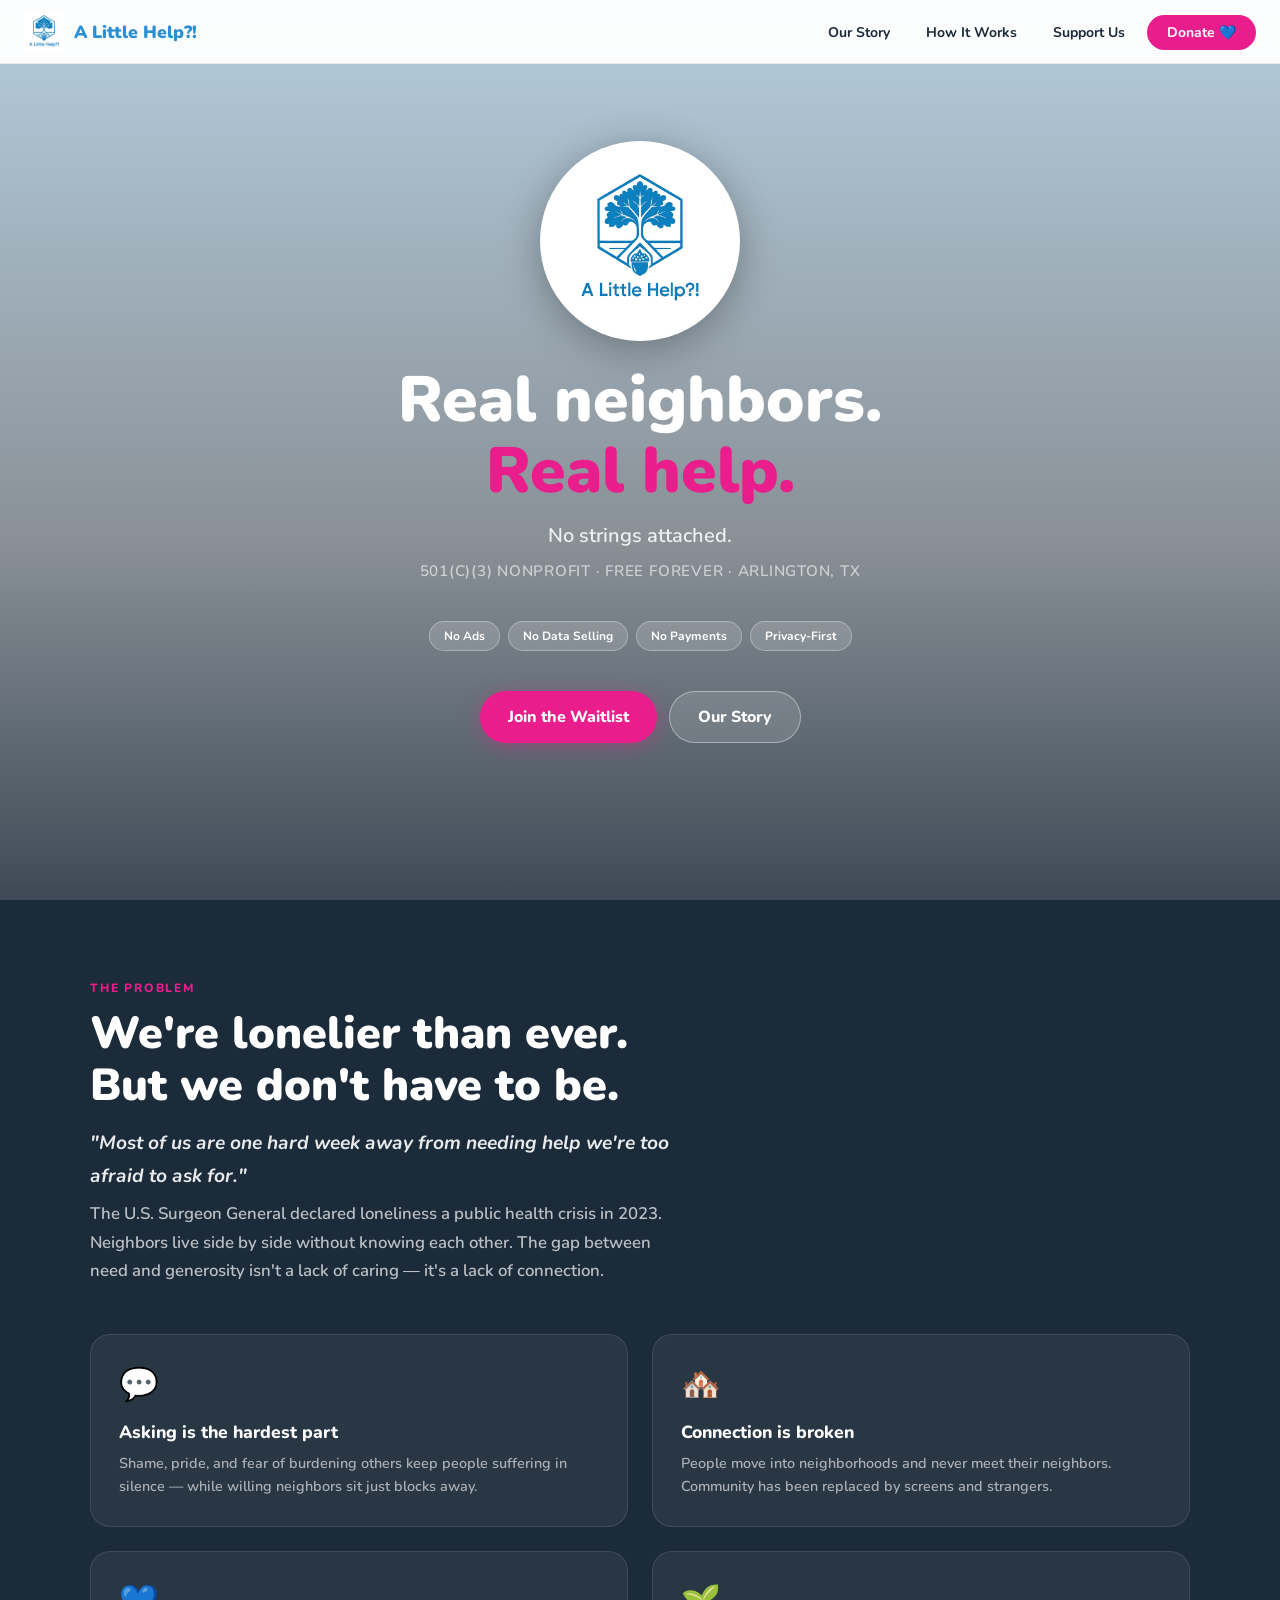
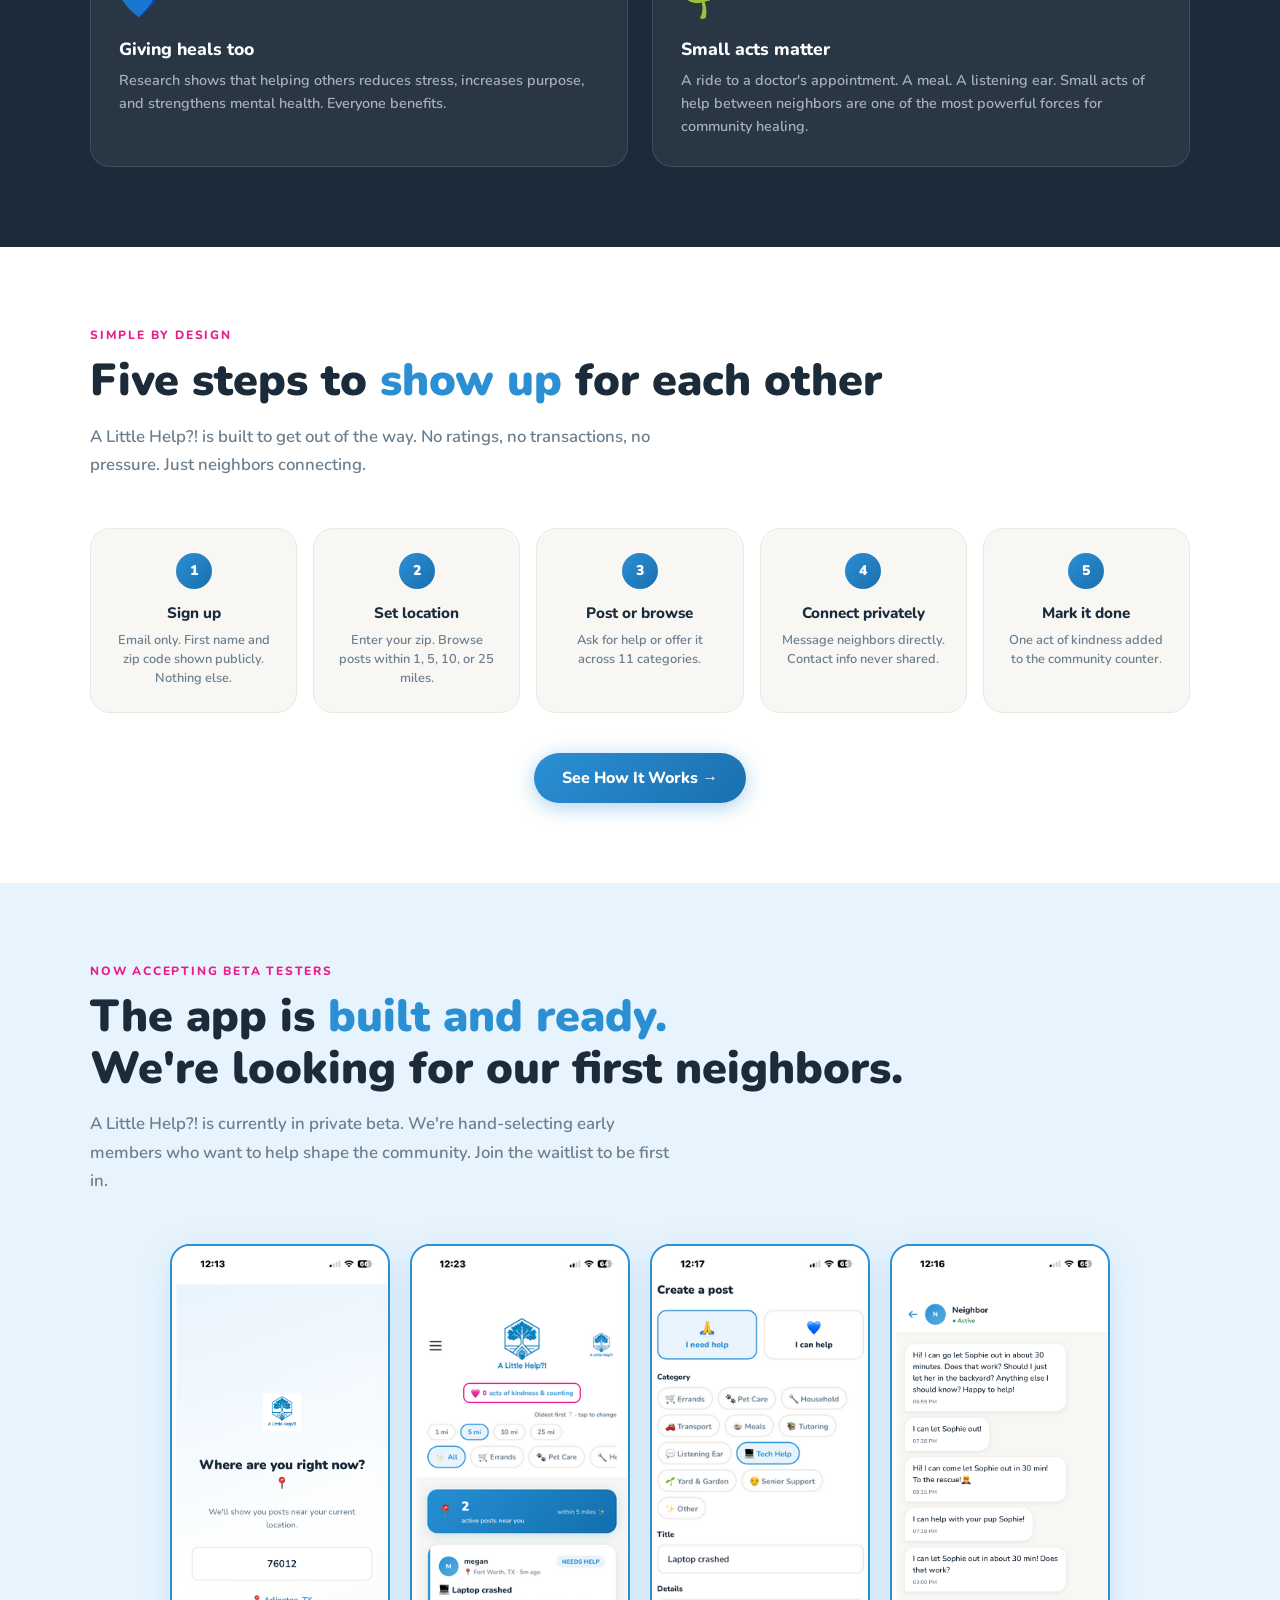
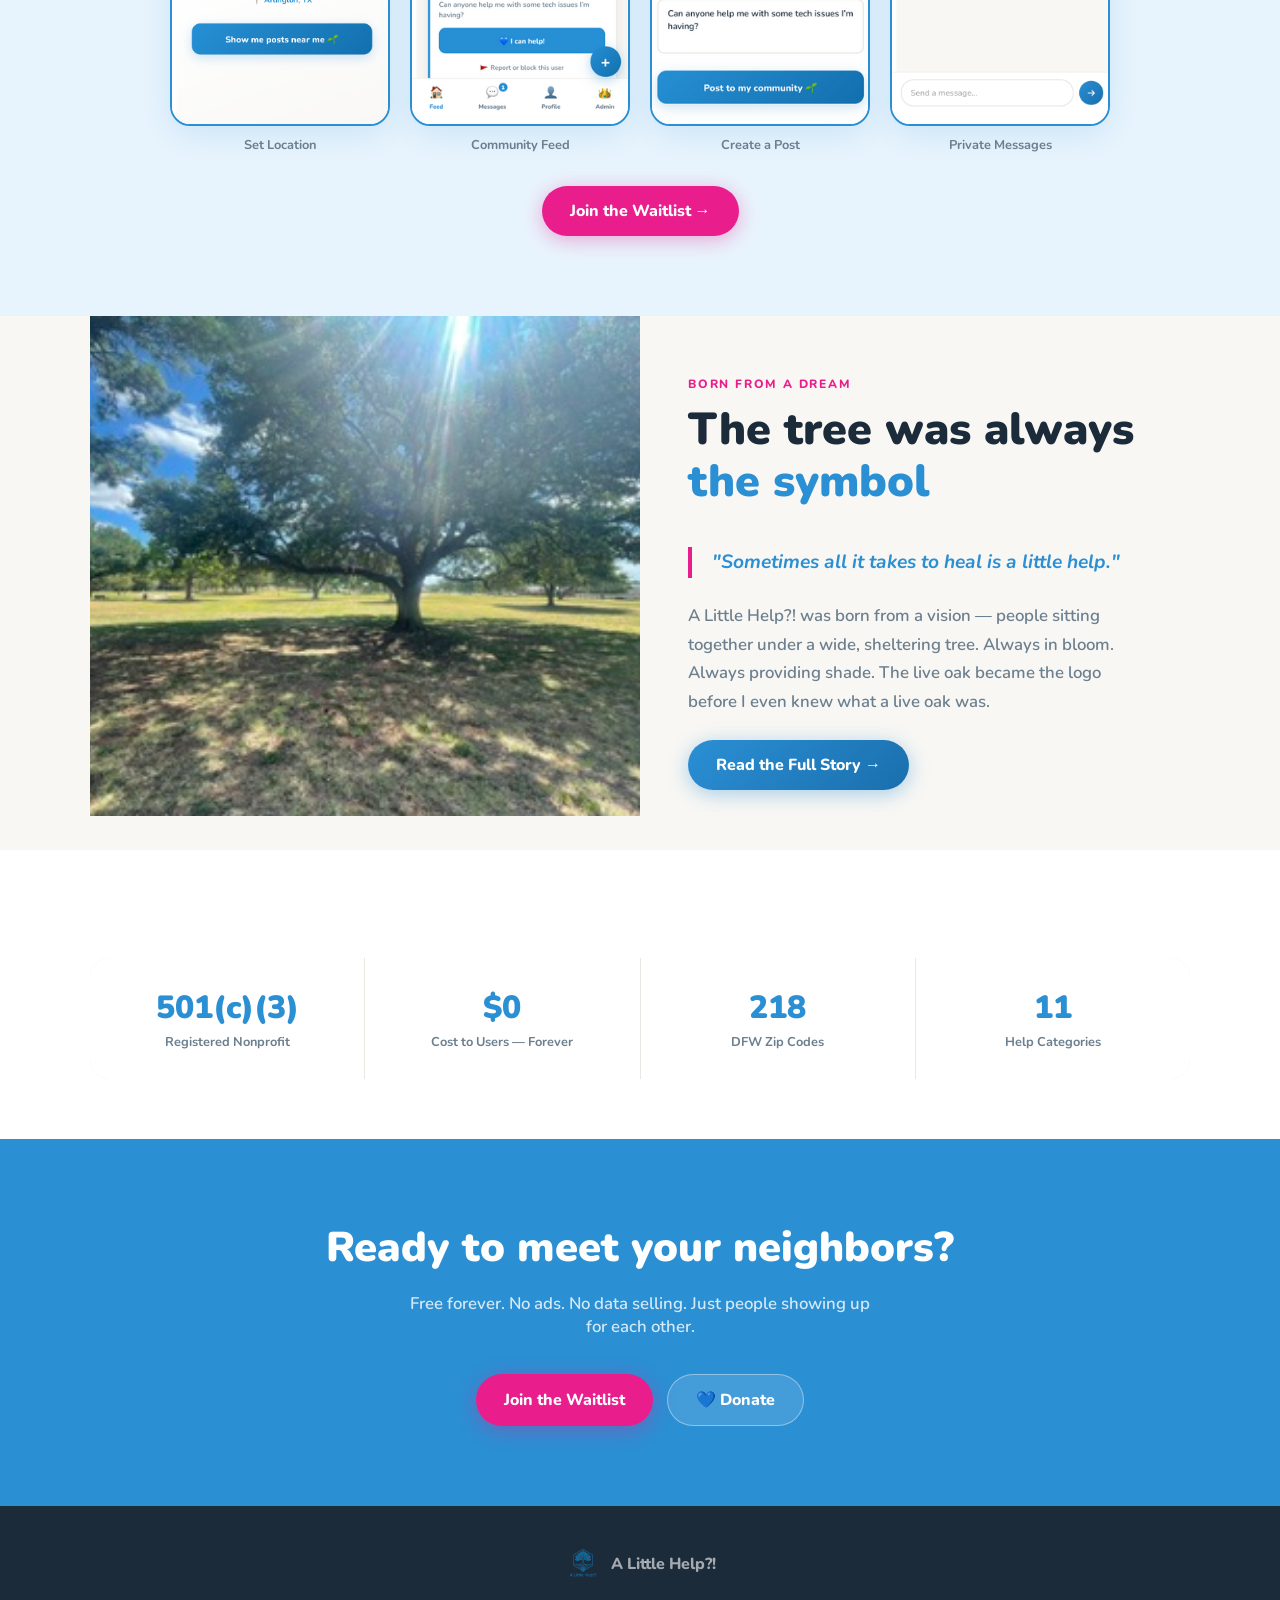
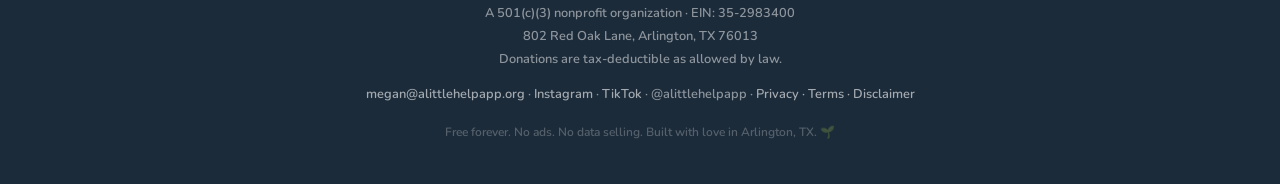
==== index.html @ 57b5751f "Update index.html" ====
<!DOCTYPE html>
<html lang="en">
<head>
<meta charset="UTF-8">
<meta name="viewport" content="width=device-width, initial-scale=1.0">
<title>A Little Help?! — Real neighbors. Real help. No strings attached.</title>
<meta name="description" content="A free, privacy-first community app connecting neighbors through small acts of kindness. 501(c)(3) nonprofit based in Arlington, TX.">
<link rel="preconnect" href="https://fonts.googleapis.com">
<link href="https://fonts.googleapis.com/css2?family=Nunito:wght@400;600;700;800;900&display=swap" rel="stylesheet">
<style>
  :root {
    --blue: #2B8FD4;
    --dark-blue: #1A6FAD;
    --light-blue: #E8F4FD;
    --pink: #e91e8c;
    --off-white: #F8F7F4;
    --warm-gray: #EAE8E3;
    --dark-text: #1C2B3A;
    --muted: #6B7F8E;
    --white: #ffffff;
  }

  * { margin: 0; padding: 0; box-sizing: border-box; }

  html { scroll-behavior: smooth; }

  body {
    font-family: 'Nunito', sans-serif;
    background: var(--off-white);
    color: var(--dark-text);
    overflow-x: hidden;
  }

  /* ── NAV ── */
  nav {
    position: fixed;
    top: 0; left: 0; right: 0;
    z-index: 100;
    background: rgba(255,255,255,0.95);
    backdrop-filter: blur(12px);
    border-bottom: 1px solid var(--warm-gray);
    padding: 0 24px;
    height: 64px;
    display: flex;
    align-items: center;
    justify-content: space-between;
  }

  .nav-logo {
    display: flex;
    align-items: center;
    gap: 10px;
    text-decoration: none;
  }

  .nav-logo img {
    height: 40px;
    width: 40px;
    object-fit: contain;
  }

  .nav-logo span {
    font-weight: 900;
    font-size: 1.1rem;
    color: var(--blue);
  }

  .nav-links {
    display: flex;
    align-items: center;
    gap: 8px;
    list-style: none;
  }

  .nav-links a {
    text-decoration: none;
    font-weight: 700;
    font-size: 0.875rem;
    color: var(--dark-text);
    padding: 8px 14px;
    border-radius: 99px;
    transition: all 0.2s;
  }

  .nav-links a:hover {
    background: var(--light-blue);
    color: var(--blue);
  }

  .nav-links .btn-nav {
    background: var(--pink);
    color: white;
    padding: 8px 20px;
  }

  .nav-links .btn-nav:hover {
    background: #c91578;
    color: white;
  }

  /* ── HERO ── */
  .hero {
    min-height: 100vh;
    position: relative;
    display: flex;
    align-items: center;
    justify-content: center;
    overflow: hidden;
    padding-top: 64px;
  }

  .hero-bg {
    position: absolute;
    inset: 0;
    background-image: url('https://cdn.dorik.com/6848d84b526e65001e82cde6/images/IMG_4826-Nooh9.jpg');
    background-size: cover;
    background-position: center 30%;
    filter: brightness(0.75);
    transform: scale(1.05);
    animation: slowzoom 20s ease-in-out infinite alternate;
  }

  @keyframes slowzoom {
    from { transform: scale(1.05); }
    to   { transform: scale(1.12); }
  }

  .hero-overlay {
    position: absolute;
    inset: 0;
    background: linear-gradient(
      to bottom,
      rgba(26, 111, 173, 0.3) 0%,
      rgba(28, 43, 58, 0.5) 60%,
      rgba(28, 43, 58, 0.85) 100%
    );
  }

  .hero-content {
    position: relative;
    z-index: 2;
    text-align: center;
    padding: 40px 24px;
    max-width: 720px;
    animation: fadeup 1.2s ease both;
  }

  @keyframes fadeup {
    from { opacity: 0; transform: translateY(30px); }
    to   { opacity: 1; transform: translateY(0); }
  }

  .hero-logo-wrap {
    width: 200px;
    height: 200px;
    background: white;
    border-radius: 50%;
    display: flex;
    align-items: center;
    justify-content: center;
    margin: 0 auto 24px;
    box-shadow: 0 8px 40px rgba(0,0,0,0.3);
    animation: fadeup 1.2s ease 0.2s both;
  }

  .hero-logo {
    width: 160px;
    height: 160px;
    object-fit: contain;
  }

  .hero h1 {
    font-size: clamp(2.4rem, 6vw, 4rem);
    font-weight: 900;
    color: white;
    line-height: 1.1;
    margin-bottom: 16px;
    animation: fadeup 1.2s ease 0.3s both;
  }

  .hero h1 span {
    color: var(--pink);
  }

  .hero-tagline {
    font-size: clamp(1rem, 2.5vw, 1.25rem);
    color: rgba(255,255,255,0.85);
    font-weight: 600;
    margin-bottom: 12px;
    animation: fadeup 1.2s ease 0.4s both;
  }

  .hero-sub {
    font-size: 0.95rem;
    color: rgba(255,255,255,0.6);
    font-weight: 600;
    margin-bottom: 40px;
    letter-spacing: 0.05em;
    text-transform: uppercase;
    animation: fadeup 1.2s ease 0.5s both;
  }

  .hero-badges {
    display: flex;
    flex-wrap: wrap;
    justify-content: center;
    gap: 8px;
    margin-bottom: 40px;
    animation: fadeup 1.2s ease 0.55s both;
  }

  .badge {
    background: rgba(255,255,255,0.15);
    border: 1px solid rgba(255,255,255,0.3);
    color: white;
    font-size: 0.75rem;
    font-weight: 700;
    padding: 6px 14px;
    border-radius: 99px;
    backdrop-filter: blur(4px);
  }

  .hero-ctas {
    display: flex;
    flex-wrap: wrap;
    justify-content: center;
    gap: 12px;
    animation: fadeup 1.2s ease 0.6s both;
  }

  .btn {
    display: inline-flex;
    align-items: center;
    gap: 8px;
    padding: 14px 28px;
    border-radius: 99px;
    font-family: 'Nunito', sans-serif;
    font-weight: 800;
    font-size: 1rem;
    text-decoration: none;
    cursor: pointer;
    border: none;
    transition: all 0.2s;
  }

  .btn-primary {
    background: linear-gradient(135deg, var(--blue), var(--dark-blue));
    color: white;
    box-shadow: 0 4px 20px rgba(43,143,212,0.4);
  }

  .btn-primary:hover {
    transform: translateY(-2px);
    box-shadow: 0 8px 28px rgba(43,143,212,0.5);
  }

  .btn-pink {
    background: var(--pink);
    color: white;
    box-shadow: 0 4px 20px rgba(233,30,140,0.35);
  }

  .btn-pink:hover {
    transform: translateY(-2px);
    background: #c91578;
    box-shadow: 0 8px 28px rgba(233,30,140,0.45);
  }

  .btn-ghost {
    background: rgba(255,255,255,0.12);
    border: 1.5px solid rgba(255,255,255,0.4);
    color: white;
    backdrop-filter: blur(4px);
  }

  .btn-ghost:hover {
    background: rgba(255,255,255,0.2);
    transform: translateY(-2px);
  }

  .hero-scroll {
    position: absolute;
    bottom: 32px;
    left: 50%;
    transform: translateX(-50%);
    z-index: 2;
    animation: bounce 2s infinite;
    color: rgba(255,255,255,0.5);
    font-size: 0.75rem;
    font-weight: 700;
    letter-spacing: 0.1em;
    text-align: center;
  }

  .hero-scroll::before {
    content: '↓';
    display: block;
    font-size: 1.2rem;
    margin-bottom: 4px;
  }

  @keyframes bounce {
    0%, 100% { transform: translateX(-50%) translateY(0); }
    50% { transform: translateX(-50%) translateY(8px); }
  }

  /* ── SECTIONS ── */
  section {
    padding: 80px 24px;
  }

  .container {
    max-width: 1100px;
    margin: 0 auto;
  }

  .section-label {
    font-size: 0.75rem;
    font-weight: 800;
    letter-spacing: 0.15em;
    text-transform: uppercase;
    color: var(--pink);
    margin-bottom: 12px;
  }

  .section-title {
    font-size: clamp(1.8rem, 4vw, 2.8rem);
    font-weight: 900;
    color: var(--dark-text);
    line-height: 1.15;
    margin-bottom: 16px;
  }

  .section-title span {
    color: var(--blue);
  }

  .section-body {
    font-size: 1.05rem;
    font-weight: 600;
    color: var(--muted);
    line-height: 1.7;
    max-width: 600px;
  }

  /* ── PROBLEM SECTION ── */
  .problem {
    background: var(--dark-text);
    color: white;
  }

  .problem .section-title {
    color: white;
  }

  .problem .section-body {
    color: rgba(255,255,255,0.7);
  }

  .problem-grid {
    display: grid;
    grid-template-columns: 1fr 1fr;
    gap: 24px;
    margin-top: 48px;
  }

  @media (max-width: 640px) {
    .problem-grid { grid-template-columns: 1fr; }
  }

  .problem-card {
    background: rgba(255,255,255,0.06);
    border: 1px solid rgba(255,255,255,0.1);
    border-radius: 20px;
    padding: 28px;
  }

  .problem-card .icon {
    font-size: 2rem;
    margin-bottom: 14px;
    display: block;
  }

  .problem-card h3 {
    font-size: 1.1rem;
    font-weight: 800;
    color: white;
    margin-bottom: 8px;
  }

  .problem-card p {
    font-size: 0.9rem;
    font-weight: 600;
    color: rgba(255,255,255,0.6);
    line-height: 1.6;
  }

  /* ── HOW IT WORKS PREVIEW ── */
  .how-preview {
    background: white;
  }

  .steps-row {
    display: grid;
    grid-template-columns: repeat(5, 1fr);
    gap: 16px;
    margin-top: 48px;
  }

  @media (max-width: 900px) {
    .steps-row { grid-template-columns: 1fr 1fr; }
  }
  @media (max-width: 480px) {
    .steps-row { grid-template-columns: 1fr; }
  }

  .step-card {
    background: var(--off-white);
    border-radius: 20px;
    padding: 24px 20px;
    text-align: center;
    border: 1px solid var(--warm-gray);
  }

  .step-num {
    width: 36px;
    height: 36px;
    border-radius: 50%;
    background: linear-gradient(135deg, var(--blue), var(--dark-blue));
    color: white;
    font-size: 0.875rem;
    font-weight: 900;
    display: flex;
    align-items: center;
    justify-content: center;
    margin: 0 auto 14px;
  }

  .step-card h3 {
    font-size: 0.95rem;
    font-weight: 800;
    color: var(--dark-text);
    margin-bottom: 8px;
  }

  .step-card p {
    font-size: 0.8rem;
    font-weight: 600;
    color: var(--muted);
    line-height: 1.5;
  }

  /* ── APP SCREENSHOTS ── */
  .screenshots {
    background: var(--light-blue);
  }

  .screenshots-grid {
    display: flex;
    flex-wrap: wrap;
    gap: 20px;
    margin-top: 48px;
    justify-content: center;
  }

  .screenshot-item {
    display: flex;
    flex-direction: column;
    width: 220px;
    flex-shrink: 0;
  }

  .screenshot-frame {
    border-radius: 20px;
    overflow: hidden;
    border: 2px solid var(--blue);
    box-shadow: 0 8px 32px rgba(43,143,212,0.15);
    background: white;
    width: 220px;
  }

  .screenshot-frame img {
    width: 220px;
    height: auto;
    display: block;
  }

  @media (max-width: 520px) {
    .screenshot-item { width: 140px; }
    .screenshot-frame { width: 140px; }
    .screenshot-frame img { width: 140px; }
  }

  .screenshot-label {
    text-align: center;
    font-size: 0.8rem;
    font-weight: 700;
    color: var(--muted);
    margin-top: 10px;
  }

  .screenshot-item {
    display: flex;
    flex-direction: column;
  }

  /* ── TREE SECTION ── */
  .tree-section {
    background: var(--off-white);
    padding: 0;
    overflow: hidden;
  }

  .tree-split {
    display: grid;
    grid-template-columns: 1fr 1fr;
    min-height: 500px;
    max-width: 1100px;
    margin: 0 auto;
  }

  @media (max-width: 768px) {
    .tree-split { grid-template-columns: 1fr; }
  }

  .tree-image {
    position: relative;
    overflow: hidden;
    min-height: 400px;
    max-height: 500px;
  }

  .tree-image img {
    width: 100%;
    height: 100%;
    object-fit: cover;
    object-position: center 30%;
  }

  .tree-content {
    padding: 60px 48px;
    display: flex;
    flex-direction: column;
    justify-content: center;
  }

  @media (max-width: 768px) {
    .tree-content { padding: 40px 24px; }
  }

  .tree-content blockquote {
    font-size: 1.2rem;
    font-weight: 700;
    font-style: italic;
    color: var(--blue);
    border-left: 4px solid var(--pink);
    padding-left: 20px;
    margin: 24px 0;
    line-height: 1.6;
  }

  /* ── KINDNESS COUNTER ── */
  .counter-section {
    background: linear-gradient(135deg, var(--dark-blue), var(--dark-text));
    text-align: center;
    padding: 60px 24px;
  }

  .counter-section p {
    font-size: 0.9rem;
    font-weight: 700;
    color: rgba(255,255,255,0.6);
    letter-spacing: 0.1em;
    text-transform: uppercase;
    margin-bottom: 8px;
  }

  .kindness-box {
    display: inline-block;
    border: 2px solid var(--pink);
    border-radius: 99px;
    padding: 16px 40px;
    margin: 16px 0;
  }

  .kindness-box span {
    font-size: 1.3rem;
    font-weight: 800;
    color: white;
  }

  .kindness-box span em {
    color: var(--pink);
    font-style: normal;
    font-size: 1.5rem;
  }

  /* ── CTA SECTION ── */
  .cta-section {
    background: var(--blue);
    text-align: center;
    padding: 80px 24px;
  }

  .cta-section h2 {
    font-size: clamp(1.8rem, 4vw, 2.6rem);
    font-weight: 900;
    color: white;
    margin-bottom: 16px;
  }

  .cta-section p {
    font-size: 1.05rem;
    color: rgba(255,255,255,0.8);
    font-weight: 600;
    margin-bottom: 36px;
    max-width: 480px;
    margin-left: auto;
    margin-right: auto;
  }

  .cta-buttons {
    display: flex;
    flex-wrap: wrap;
    justify-content: center;
    gap: 14px;
  }

  /* ── FOOTER ── */
  footer {
    background: var(--dark-text);
    color: rgba(255,255,255,0.5);
    padding: 40px 24px;
    text-align: center;
    font-size: 0.8rem;
    font-weight: 600;
    line-height: 1.8;
  }

  footer a {
    color: rgba(255,255,255,0.6);
    text-decoration: none;
  }

  footer a:hover {
    color: var(--blue);
  }

  footer .footer-logo {
    display: flex;
    align-items: center;
    justify-content: center;
    gap: 10px;
    margin-bottom: 20px;
  }

  footer .footer-logo img {
    height: 36px;
    filter: opacity(0.7);
  }

  footer .footer-logo span {
    font-size: 1rem;
    font-weight: 800;
    color: rgba(255,255,255,0.6);
  }

  /* ── MOBILE NAV ── */
  .hamburger {
    display: none;
    background: none;
    border: none;
    cursor: pointer;
    padding: 8px;
    flex-direction: column;
    gap: 5px;
  }

  .hamburger span {
    display: block;
    width: 24px;
    height: 2px;
    background: var(--dark-text);
    border-radius: 2px;
    transition: all 0.3s;
  }

  @media (max-width: 768px) {
    .hamburger { display: flex; }
    .nav-links {
      display: none;
      position: fixed;
      top: 64px;
      left: 0; right: 0;
      background: white;
      flex-direction: column;
      padding: 16px;
      border-bottom: 1px solid var(--warm-gray);
      gap: 4px;
    }
    .nav-links.open { display: flex; }
    .nav-links a { width: 100%; text-align: center; }
  }

  /* ── STATS ROW ── */
  .stats-row {
    display: grid;
    grid-template-columns: repeat(4, 1fr);
    gap: 1px;
    background: var(--warm-gray);
    border-radius: 20px;
    overflow: hidden;
    margin-top: 48px;
  }

  @media (max-width: 640px) {
    .stats-row { grid-template-columns: 1fr 1fr; }
  }

  .stat {
    background: white;
    padding: 28px 20px;
    text-align: center;
  }

  .stat-num {
    font-size: 2rem;
    font-weight: 900;
    color: var(--blue);
    display: block;
  }

  .stat-label {
    font-size: 0.8rem;
    font-weight: 700;
    color: var(--muted);
    margin-top: 4px;
  }
</style>
</head>
<body>

<!-- NAV -->
<nav>
  <a href="index.html" class="nav-logo">
    <img src="logo192.png" alt="A Little Help?! Logo">
    <span>A Little Help?!</span>
  </a>
  <button class="hamburger" onclick="toggleNav()" aria-label="Menu">
    <span></span><span></span><span></span>
  </button>
  <ul class="nav-links" id="navLinks">
    <li><a href="story.html">Our Story</a></li>
    <li><a href="how-it-works.html">How It Works</a></li>
    <li><a href="support.html">Support Us</a></li>
    <li><a href="https://donorbox.org/launch-fund-for-a-little-help" class="btn-nav">Donate 💙</a></li>
  </ul>
</nav>

<!-- HERO -->
<section class="hero">
  <div class="hero-bg"></div>
  <div class="hero-overlay"></div>
  <div class="hero-content">
    <div class="hero-logo-wrap">
      <img src="transparentlogo.png" alt="A Little Help?!" class="hero-logo">
    </div>
    <h1>Real neighbors.<br><span>Real help.</span></h1>
    <p class="hero-tagline">No strings attached.</p>
    <p class="hero-sub">501(c)(3) Nonprofit · Free Forever · Arlington, TX</p>
    <div class="hero-badges">
      <span class="badge">No Ads</span>
      <span class="badge">No Data Selling</span>
      <span class="badge">No Payments</span>
      <span class="badge">Privacy-First</span>
    </div>
    <div class="hero-ctas">
      <a href="https://bit.ly/alittlehelpwaitlist" class="btn btn-pink">Join the Waitlist</a>
      <a href="story.html" class="btn btn-ghost">Our Story</a>
    </div>
  </div>
</section>

<!-- PROBLEM -->
<section class="problem">
  <div class="container">
    <p class="section-label" style="color: var(--pink);">The Problem</p>
    <h2 class="section-title">We're lonelier than ever.<br>But we don't have to be.</h2>
    <p class="section-body" style="font-size:1.2rem; font-weight:700; color:rgba(255,255,255,0.9); font-style:italic; margin-bottom:8px;">"Most of us are one hard week away from needing help we're too afraid to ask for."</p>
    <p class="section-body">The U.S. Surgeon General declared loneliness a public health crisis in 2023. Neighbors live side by side without knowing each other. The gap between need and generosity isn't a lack of caring — it's a lack of connection.</p>
    <div class="problem-grid">
      <div class="problem-card">
        <span class="icon">💬</span>
        <h3>Asking is the hardest part</h3>
        <p>Shame, pride, and fear of burdening others keep people suffering in silence — while willing neighbors sit just blocks away.</p>
      </div>
      <div class="problem-card">
        <span class="icon">🏘️</span>
        <h3>Connection is broken</h3>
        <p>People move into neighborhoods and never meet their neighbors. Community has been replaced by screens and strangers.</p>
      </div>
      <div class="problem-card">
        <span class="icon">💙</span>
        <h3>Giving heals too</h3>
        <p>Research shows that helping others reduces stress, increases purpose, and strengthens mental health. Everyone benefits.</p>
      </div>
      <div class="problem-card">
        <span class="icon">🌱</span>
        <h3>Small acts matter</h3>
        <p>A ride to a doctor's appointment. A meal. A listening ear. Small acts of help between neighbors are one of the most powerful forces for community healing.</p>
      </div>
    </div>
  </div>
</section>

<!-- HOW IT WORKS PREVIEW -->
<section class="how-preview">
  <div class="container">
    <p class="section-label">Simple by Design</p>
    <h2 class="section-title">Five steps to <span>show up</span> for each other</h2>
    <p class="section-body">A Little Help?! is built to get out of the way. No ratings, no transactions, no pressure. Just neighbors connecting.</p>
    <div class="steps-row">
      <div class="step-card">
        <div class="step-num">1</div>
        <h3>Sign up</h3>
        <p>Email only. First name and zip code shown publicly. Nothing else.</p>
      </div>
      <div class="step-card">
        <div class="step-num">2</div>
        <h3>Set location</h3>
        <p>Enter your zip. Browse posts within 1, 5, 10, or 25 miles.</p>
      </div>
      <div class="step-card">
        <div class="step-num">3</div>
        <h3>Post or browse</h3>
        <p>Ask for help or offer it across 11 categories.</p>
      </div>
      <div class="step-card">
        <div class="step-num">4</div>
        <h3>Connect privately</h3>
        <p>Message neighbors directly. Contact info never shared.</p>
      </div>
      <div class="step-card">
        <div class="step-num">5</div>
        <h3>Mark it done</h3>
        <p>One act of kindness added to the community counter.</p>
      </div>
    </div>
    <div style="text-align:center; margin-top: 40px;">
      <a href="how-it-works.html" class="btn btn-primary">See How It Works →</a>
    </div>
  </div>
</section>

<!-- APP SCREENSHOTS -->
<section class="screenshots">
  <div class="container">
    <p class="section-label">Now Accepting Beta Testers</p>
    <h2 class="section-title">The app is <span>built and ready.</span><br>We're looking for our first neighbors.</h2>
    <p class="section-body">A Little Help?! is currently in private beta. We're hand-selecting early members who want to help shape the community. Join the waitlist to be first in.</p>
    <div class="screenshots-grid">
      <div class="screenshot-item">
        <div class="screenshot-frame">
          <img src="appzipcodescreen.PNG" alt="Set Location">
        </div>
        <div class="screenshot-label">Set Location</div>
      </div>
      <div class="screenshot-item">
        <div class="screenshot-frame">
          <img src="appfeedscreen.PNG" alt="Community Feed">
        </div>
        <div class="screenshot-label">Community Feed</div>
      </div>
      <div class="screenshot-item">
        <div class="screenshot-frame">
          <img src="appcreatepostscreen.png" alt="Create a Post">
        </div>
        <div class="screenshot-label">Create a Post</div>
      </div>
      <div class="screenshot-item">
        <div class="screenshot-frame">
          <img src="appmessagesscreen.PNG" alt="Messages">
        </div>
        <div class="screenshot-label">Private Messages</div>
      </div>
    </div>
    <div style="text-align:center; margin-top:32px;">
      <a href="https://bit.ly/alittlehelpwaitlist" class="btn btn-pink">Join the Waitlist →</a>
    </div>
  </div>
</section>

<!-- TREE SECTION -->
<section class="tree-section">
  <div class="tree-split">
    <div class="tree-image">
      <img src="boysintree.jpeg" alt="Kids in the live oak tree">
    </div>
    <div class="tree-content">
      <p class="section-label">Born from a Dream</p>
      <h2 class="section-title">The tree was always <span>the symbol</span></h2>
      <blockquote>"Sometimes all it takes to heal is a little help."</blockquote>
      <p class="section-body" style="margin-bottom: 24px;">A Little Help?! was born from a vision — people sitting together under a wide, sheltering tree. Always in bloom. Always providing shade. The live oak became the logo before I even knew what a live oak was.</p>
      <a href="story.html" class="btn btn-primary" style="align-self: flex-start;">Read the Full Story →</a>
    </div>
  </div>
</section>

<!-- STATS -->
<section style="background: white; padding: 60px 24px;">
  <div class="container">
    <div class="stats-row">
      <div class="stat">
        <span class="stat-num">501(c)(3)</span>
        <div class="stat-label">Registered Nonprofit</div>
      </div>
      <div class="stat">
        <span class="stat-num">$0</span>
        <div class="stat-label">Cost to Users — Forever</div>
      </div>
      <div class="stat">
        <span class="stat-num">218</span>
        <div class="stat-label">DFW Zip Codes</div>
      </div>
      <div class="stat">
        <span class="stat-num">11</span>
        <div class="stat-label">Help Categories</div>
      </div>
    </div>
  </div>
</section>

<!-- CTA -->
<section class="cta-section">
  <div class="container">
    <h2>Ready to meet your neighbors?</h2>
    <p>Free forever. No ads. No data selling. Just people showing up for each other.</p>
    <div class="cta-buttons">
      <a href="https://bit.ly/alittlehelpwaitlist" class="btn btn-pink">Join the Waitlist</a>
      <a href="https://donorbox.org/launch-fund-for-a-little-help" class="btn btn-ghost">💙 Donate</a>
    </div>
  </div>
</section>

<!-- FOOTER -->
<footer>
  <div class="footer-logo">
    <img src="transparentlogo.png" alt="Logo">
    <span>A Little Help?!</span>
  </div>
  <p>A 501(c)(3) nonprofit organization · EIN: 35-2983400</p>
  <p>802 Red Oak Lane, Arlington, TX 76013</p>
  <p>Donations are tax-deductible as allowed by law.</p>
  <p style="margin-top: 12px;">
    <a href="mailto:megan@alittlehelpapp.org">megan@alittlehelpapp.org</a> ·
    <a href="https://instagram.com/alittlehelpapp">Instagram</a> · <a href="https://tiktok.com/@alittlehelpapp">TikTok</a> · @alittlehelpapp ·
    <a href="privacy.html">Privacy · Terms · Disclaimer</a>
  </p>
  <p style="margin-top: 16px; color: rgba(255,255,255,0.25); font-size: 0.75rem;">
    Free forever. No ads. No data selling. Built with love in Arlington, TX. 🌱
  </p>
</footer>

<script>
function toggleNav() {
  document.getElementById('navLinks').classList.toggle('open');
}
</script>
</body>
</html>
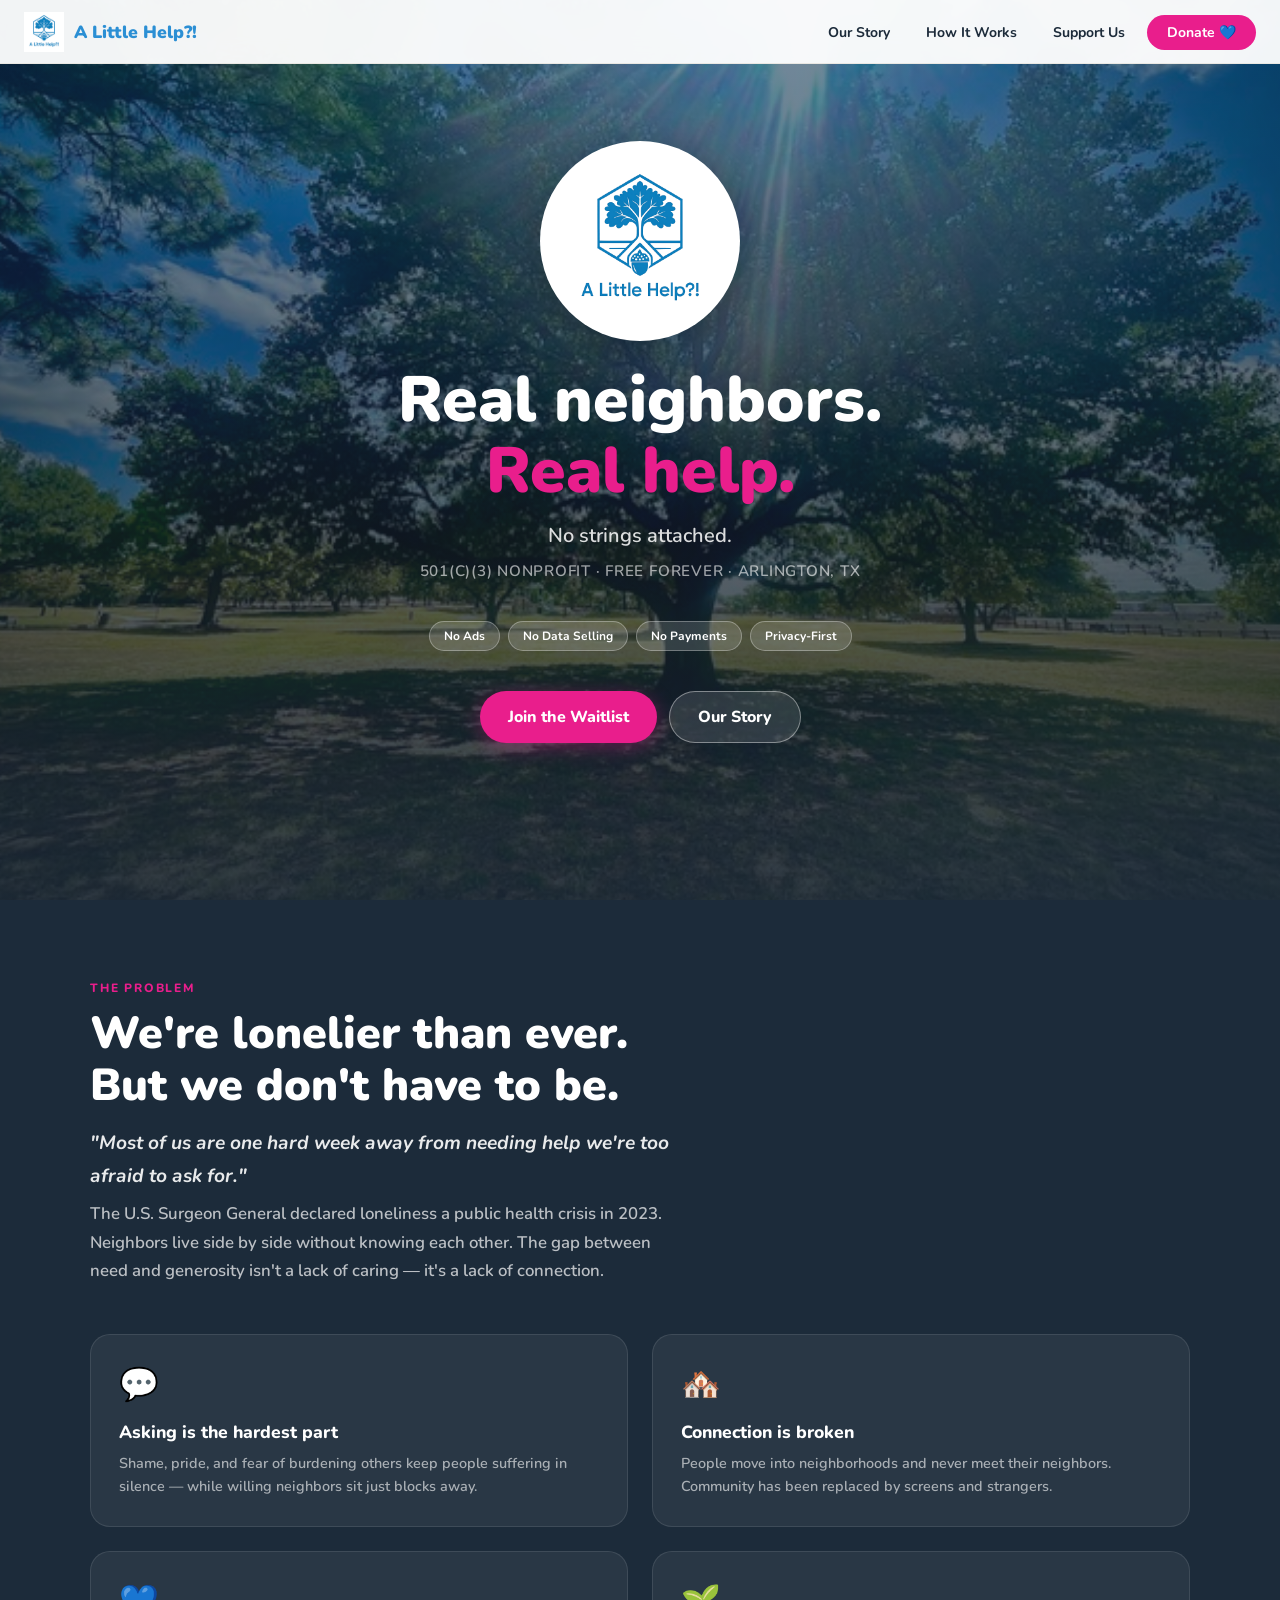
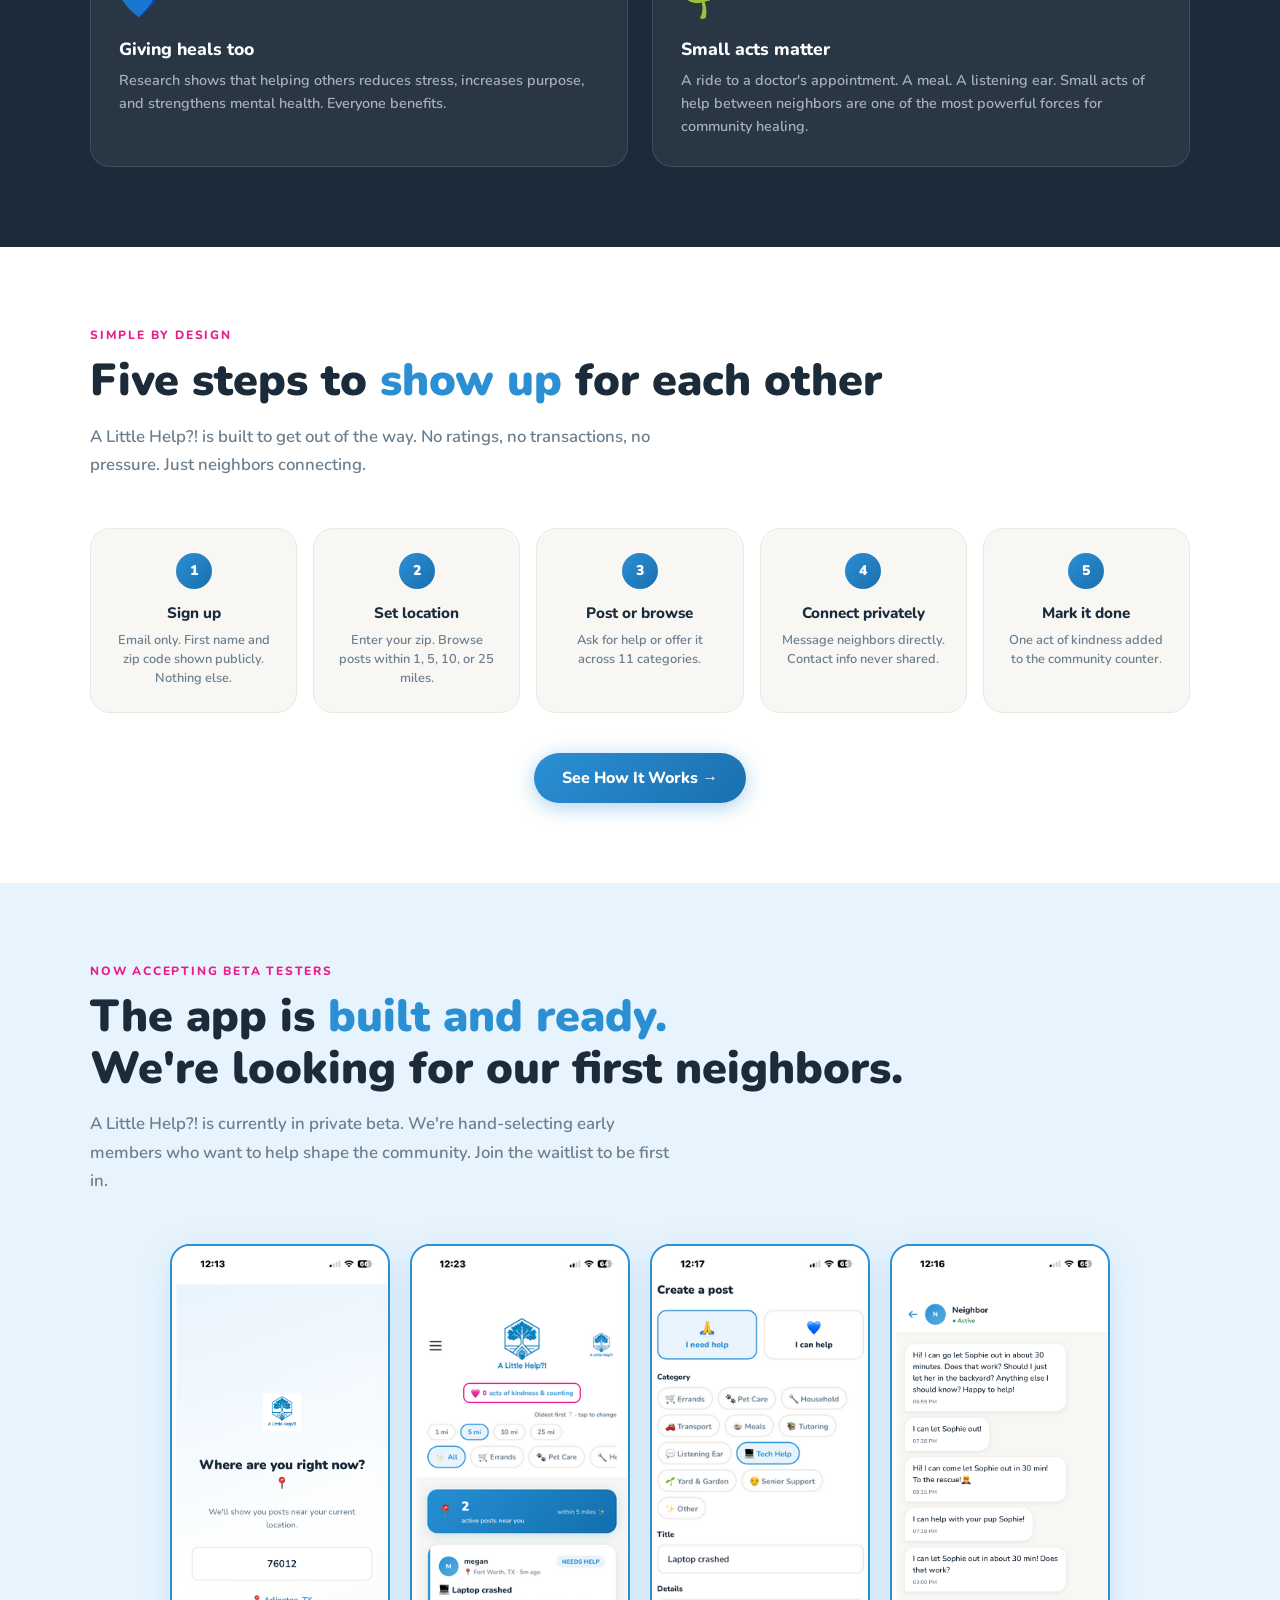
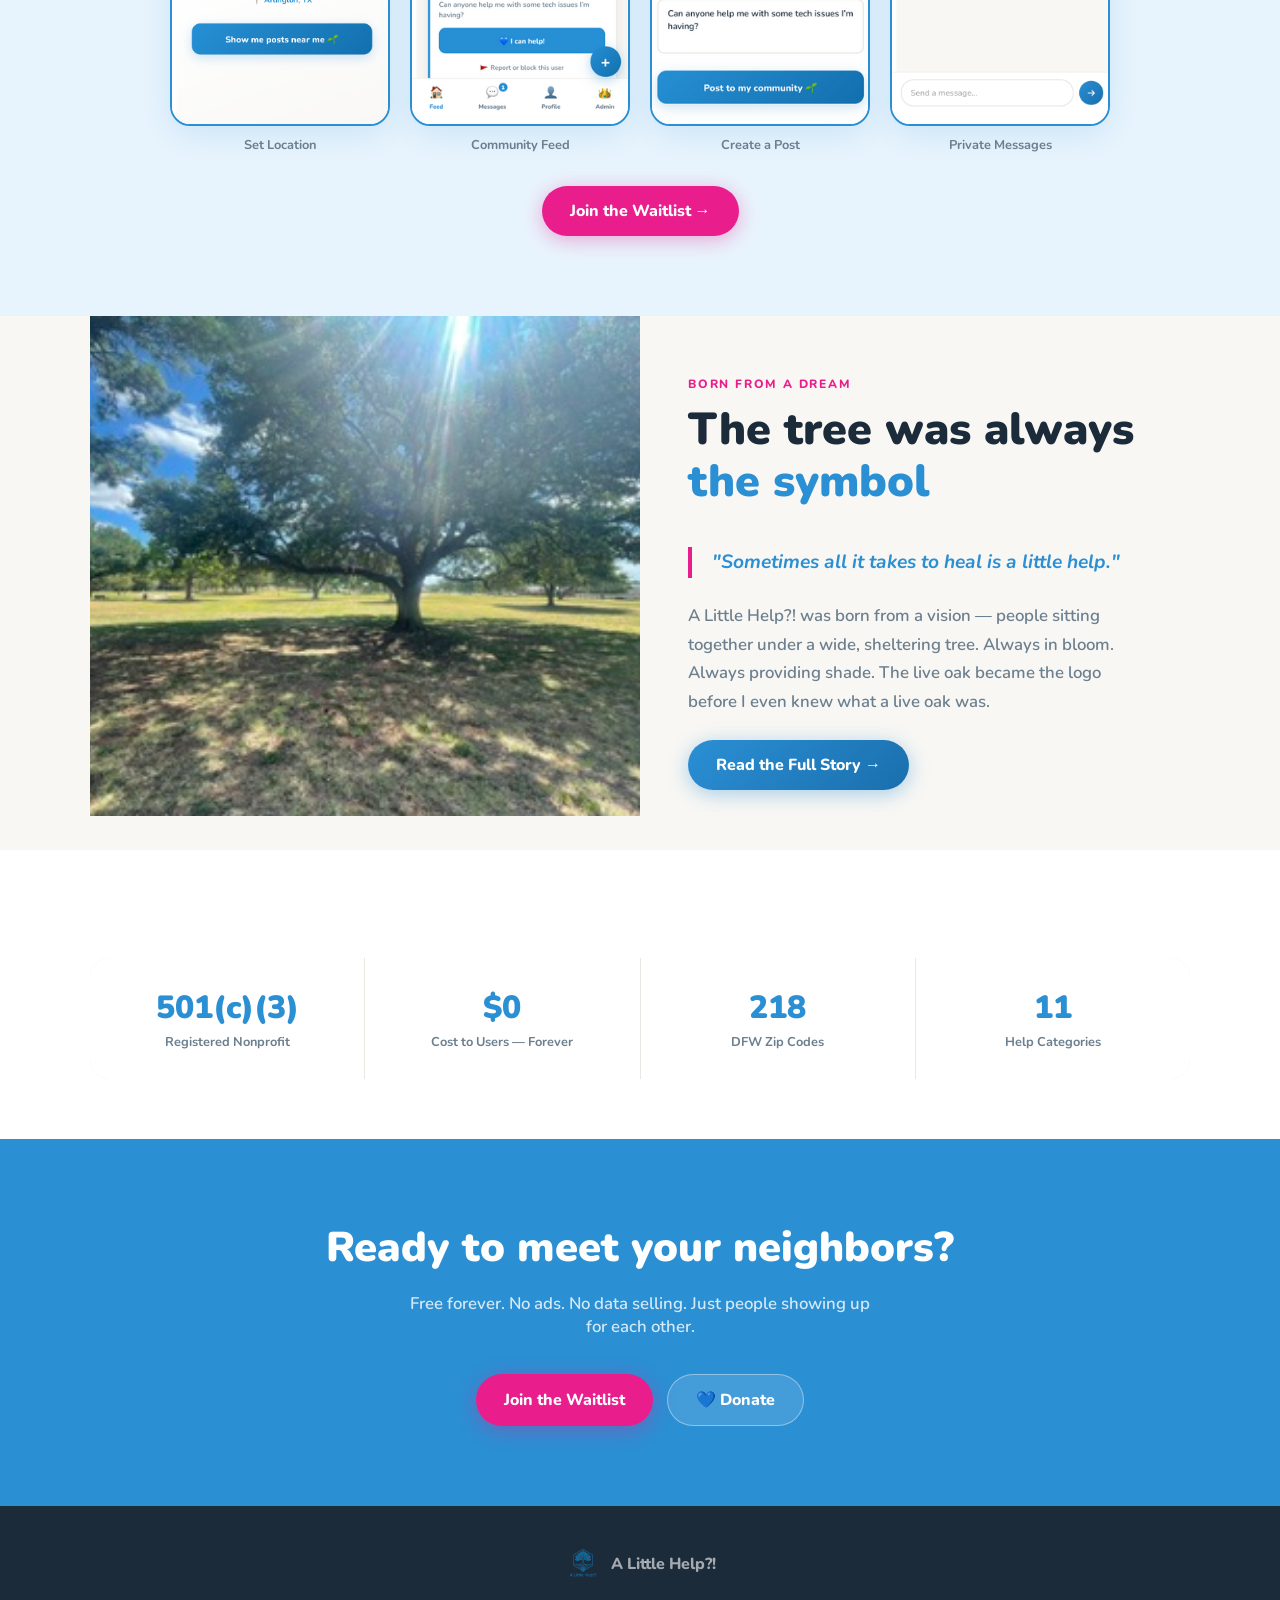
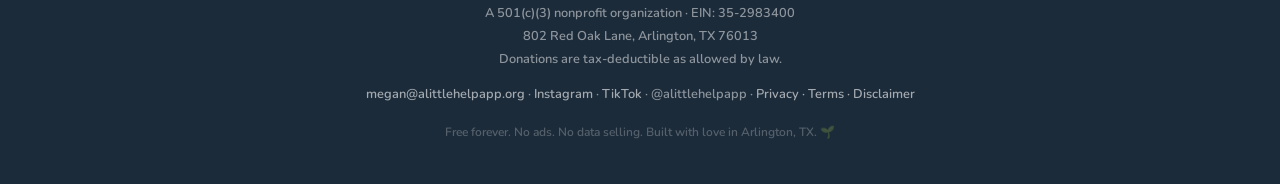
==== commit dea9ab6f: "Update index.html" ====
--- a/index.html
+++ b/index.html
@@ -112,10 +112,10 @@
   .hero-bg {
     position: absolute;
     inset: 0;
-    background-image: url('https://cdn.dorik.com/6848d84b526e65001e82cde6/images/IMG_4826-Nooh9.jpg');
+    background-image: url('oaktree2.jpeg');
     background-size: cover;
-    background-position: center 30%;
-    filter: brightness(0.75);
+    background-position: center 40%;
+    filter: brightness(0.6);
     transform: scale(1.05);
     animation: slowzoom 20s ease-in-out infinite alternate;
   }
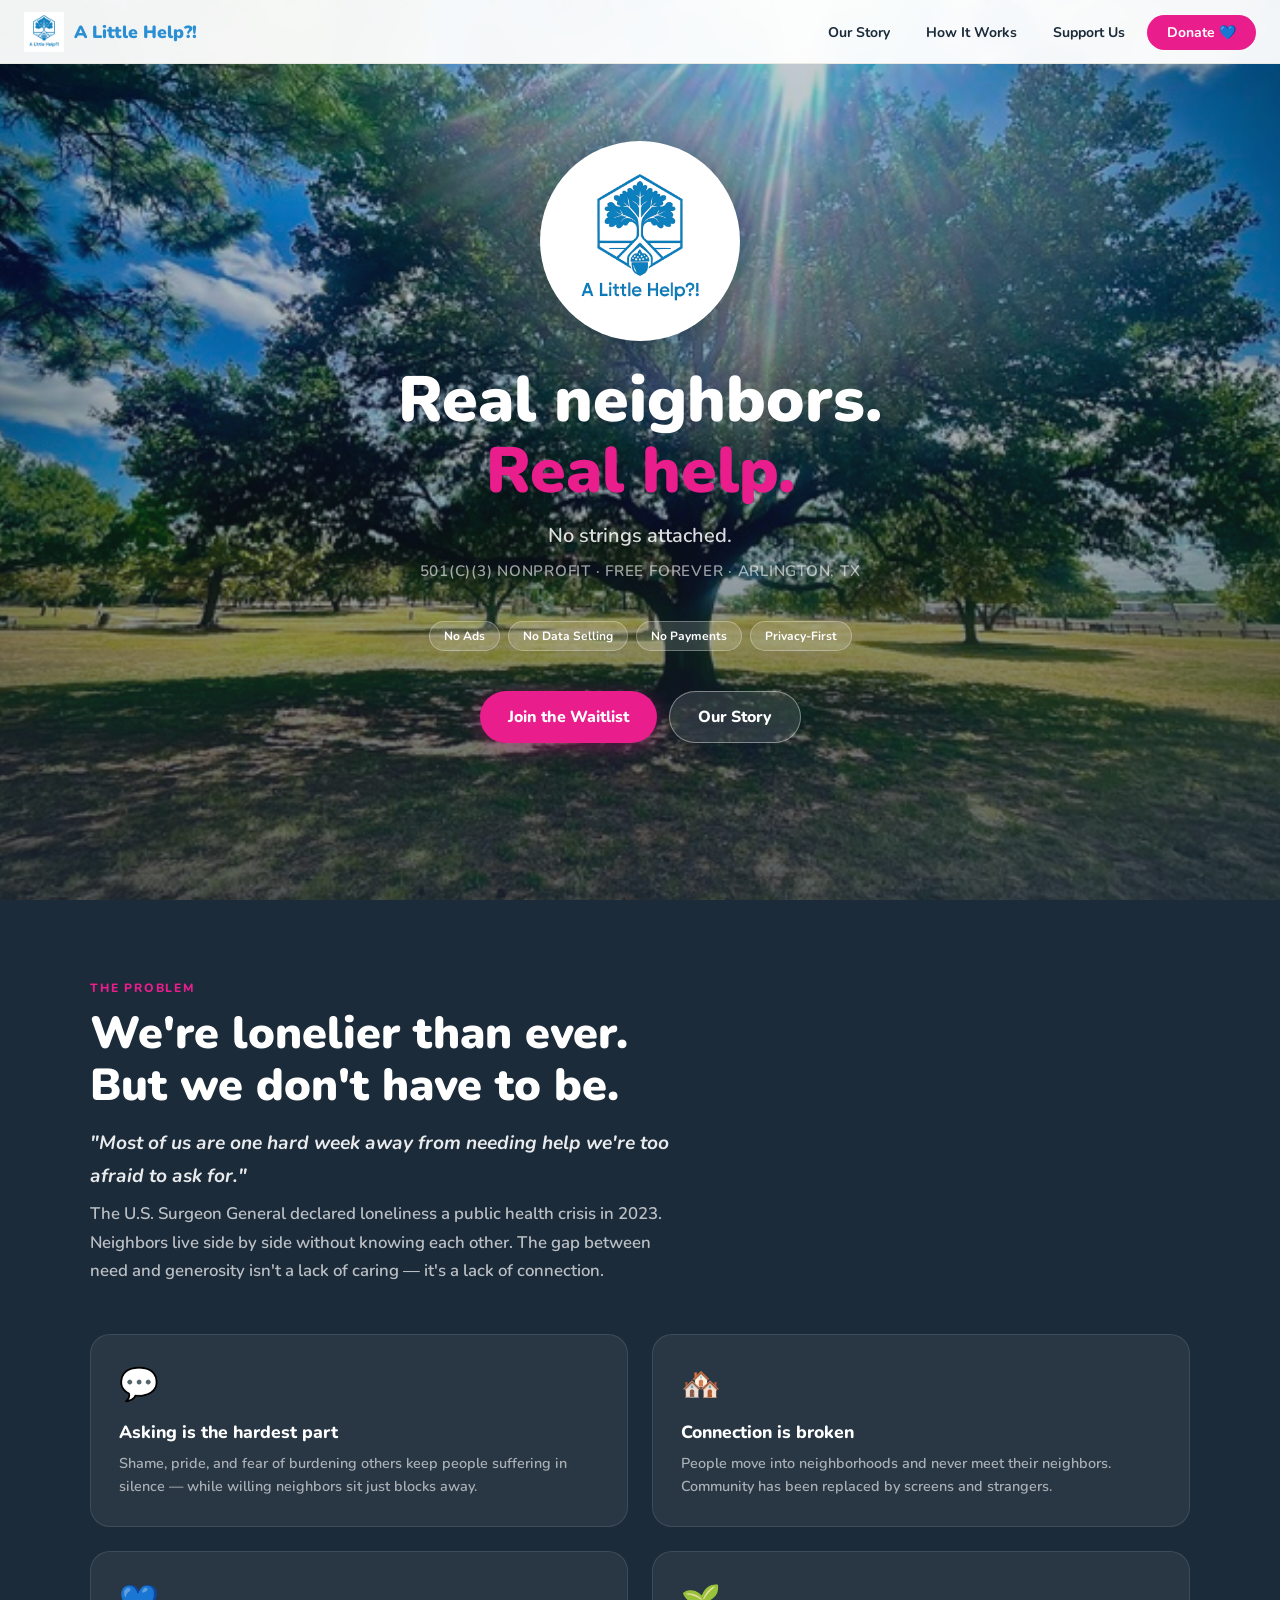
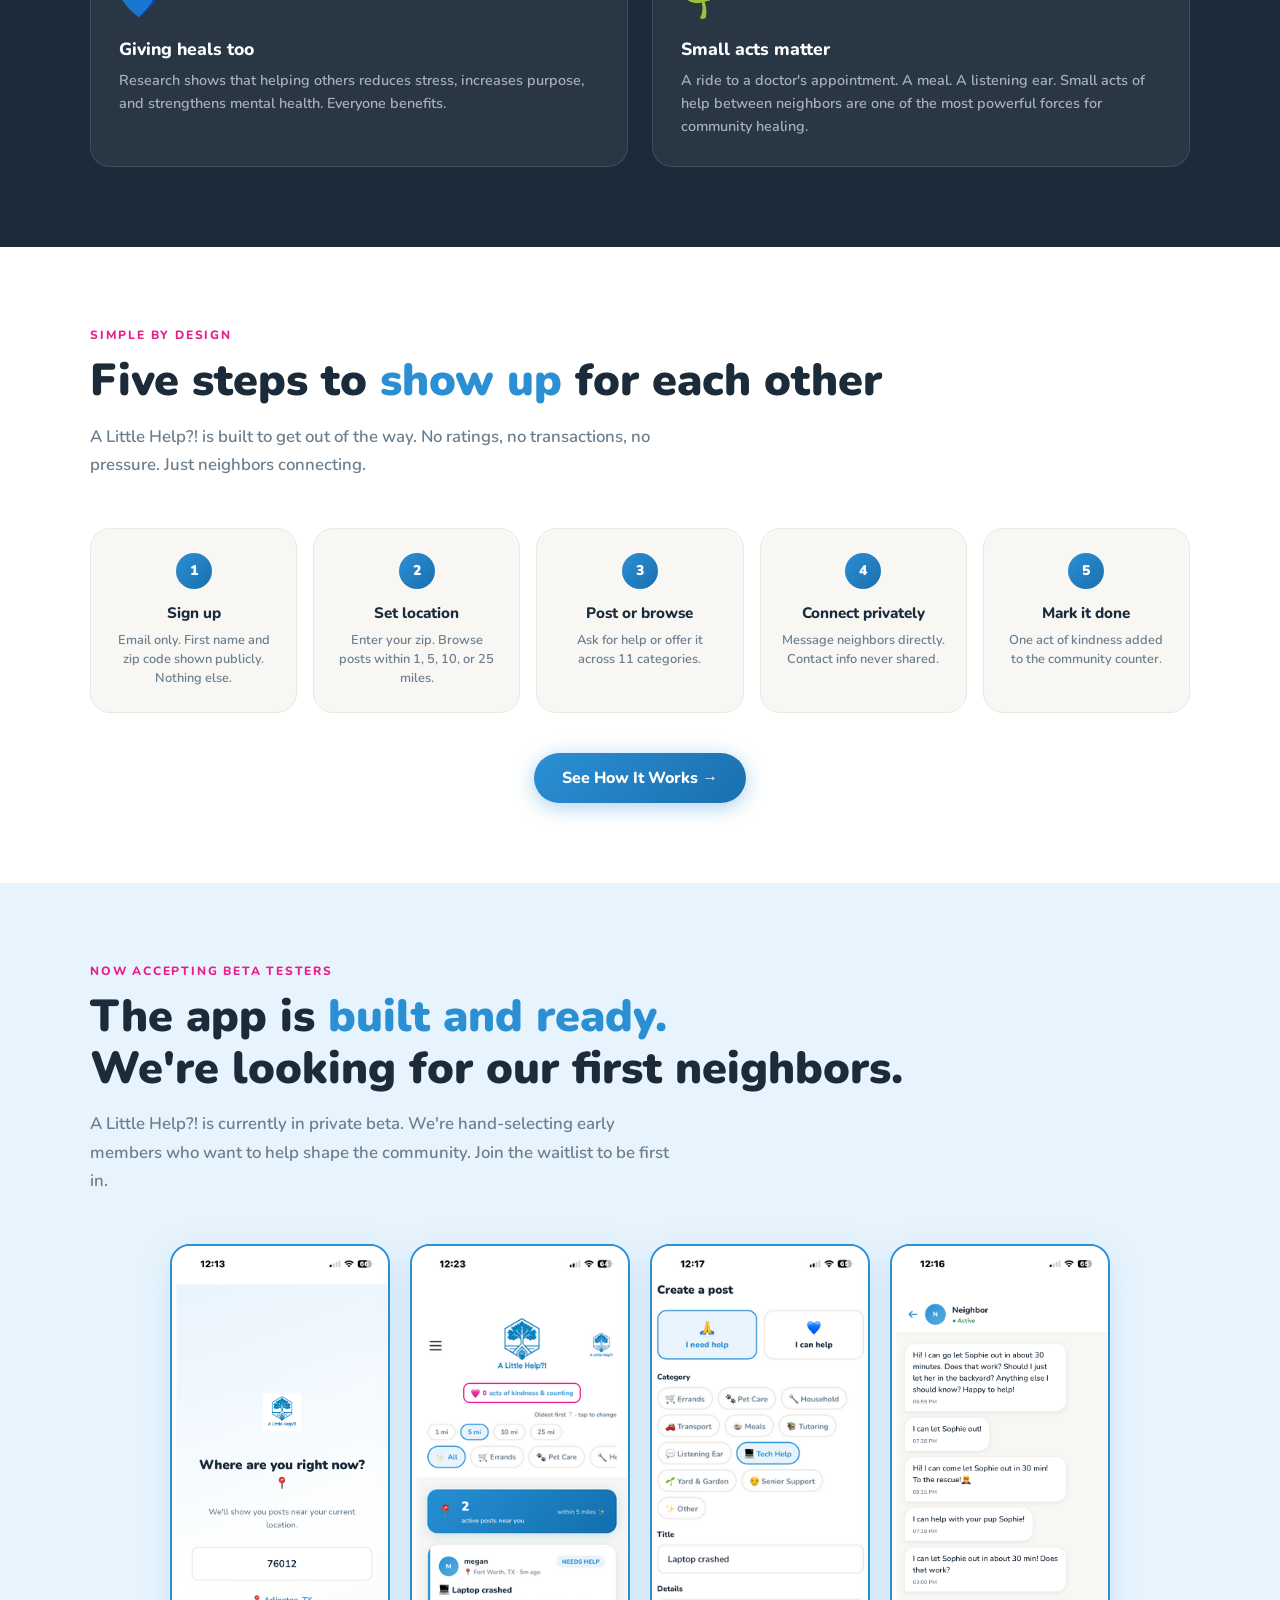
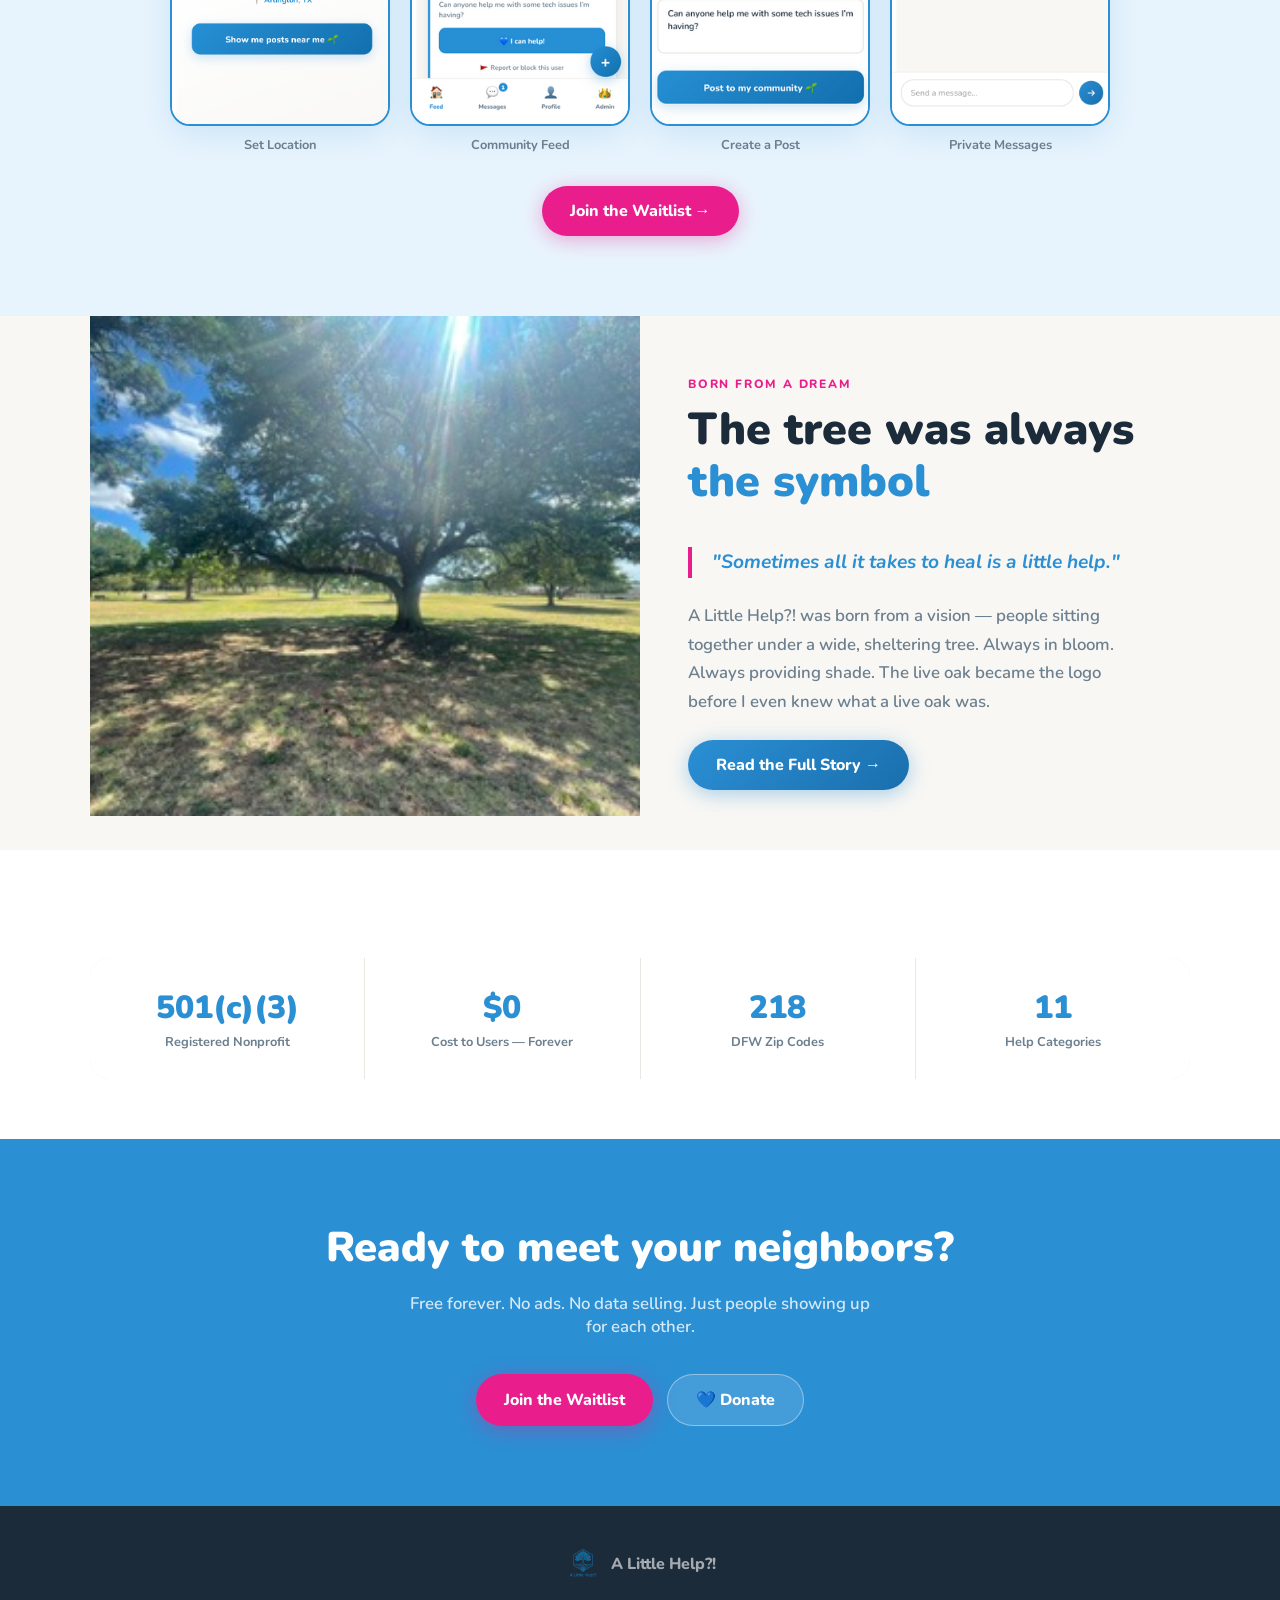
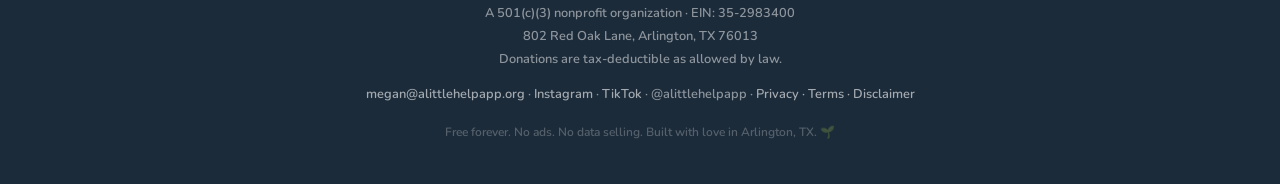
==== commit bff12e46: "Update index.html" ====
--- a/index.html
+++ b/index.html
@@ -115,7 +115,7 @@
     background-image: url('oaktree2.jpeg');
     background-size: cover;
     background-position: center 40%;
-    filter: brightness(0.6);
+    filter: brightness(0.85);
     transform: scale(1.05);
     animation: slowzoom 20s ease-in-out infinite alternate;
   }
@@ -130,9 +130,9 @@
     inset: 0;
     background: linear-gradient(
       to bottom,
-      rgba(26, 111, 173, 0.3) 0%,
-      rgba(28, 43, 58, 0.5) 60%,
-      rgba(28, 43, 58, 0.85) 100%
+      rgba(26, 111, 173, 0.1) 0%,
+      rgba(28, 43, 58, 0.3) 60%,
+      rgba(28, 43, 58, 0.7) 100%
     );
   }
 
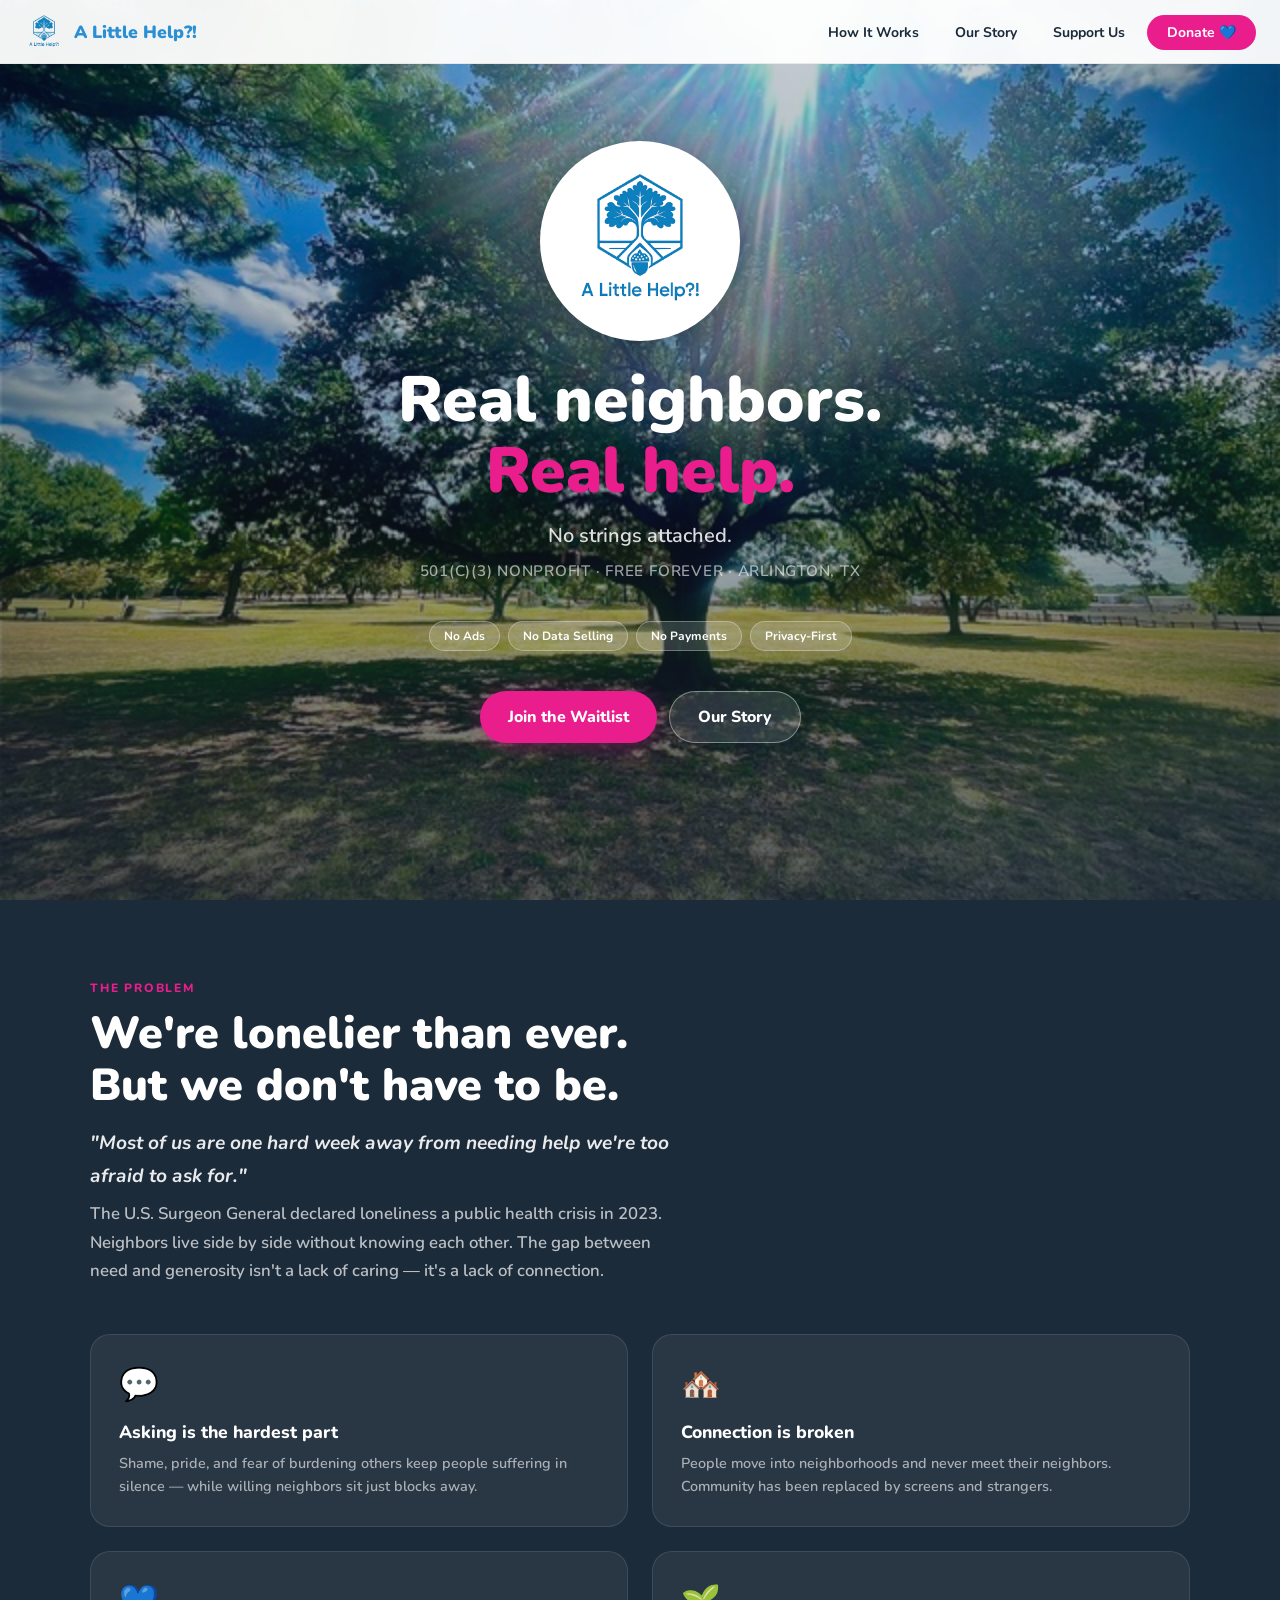
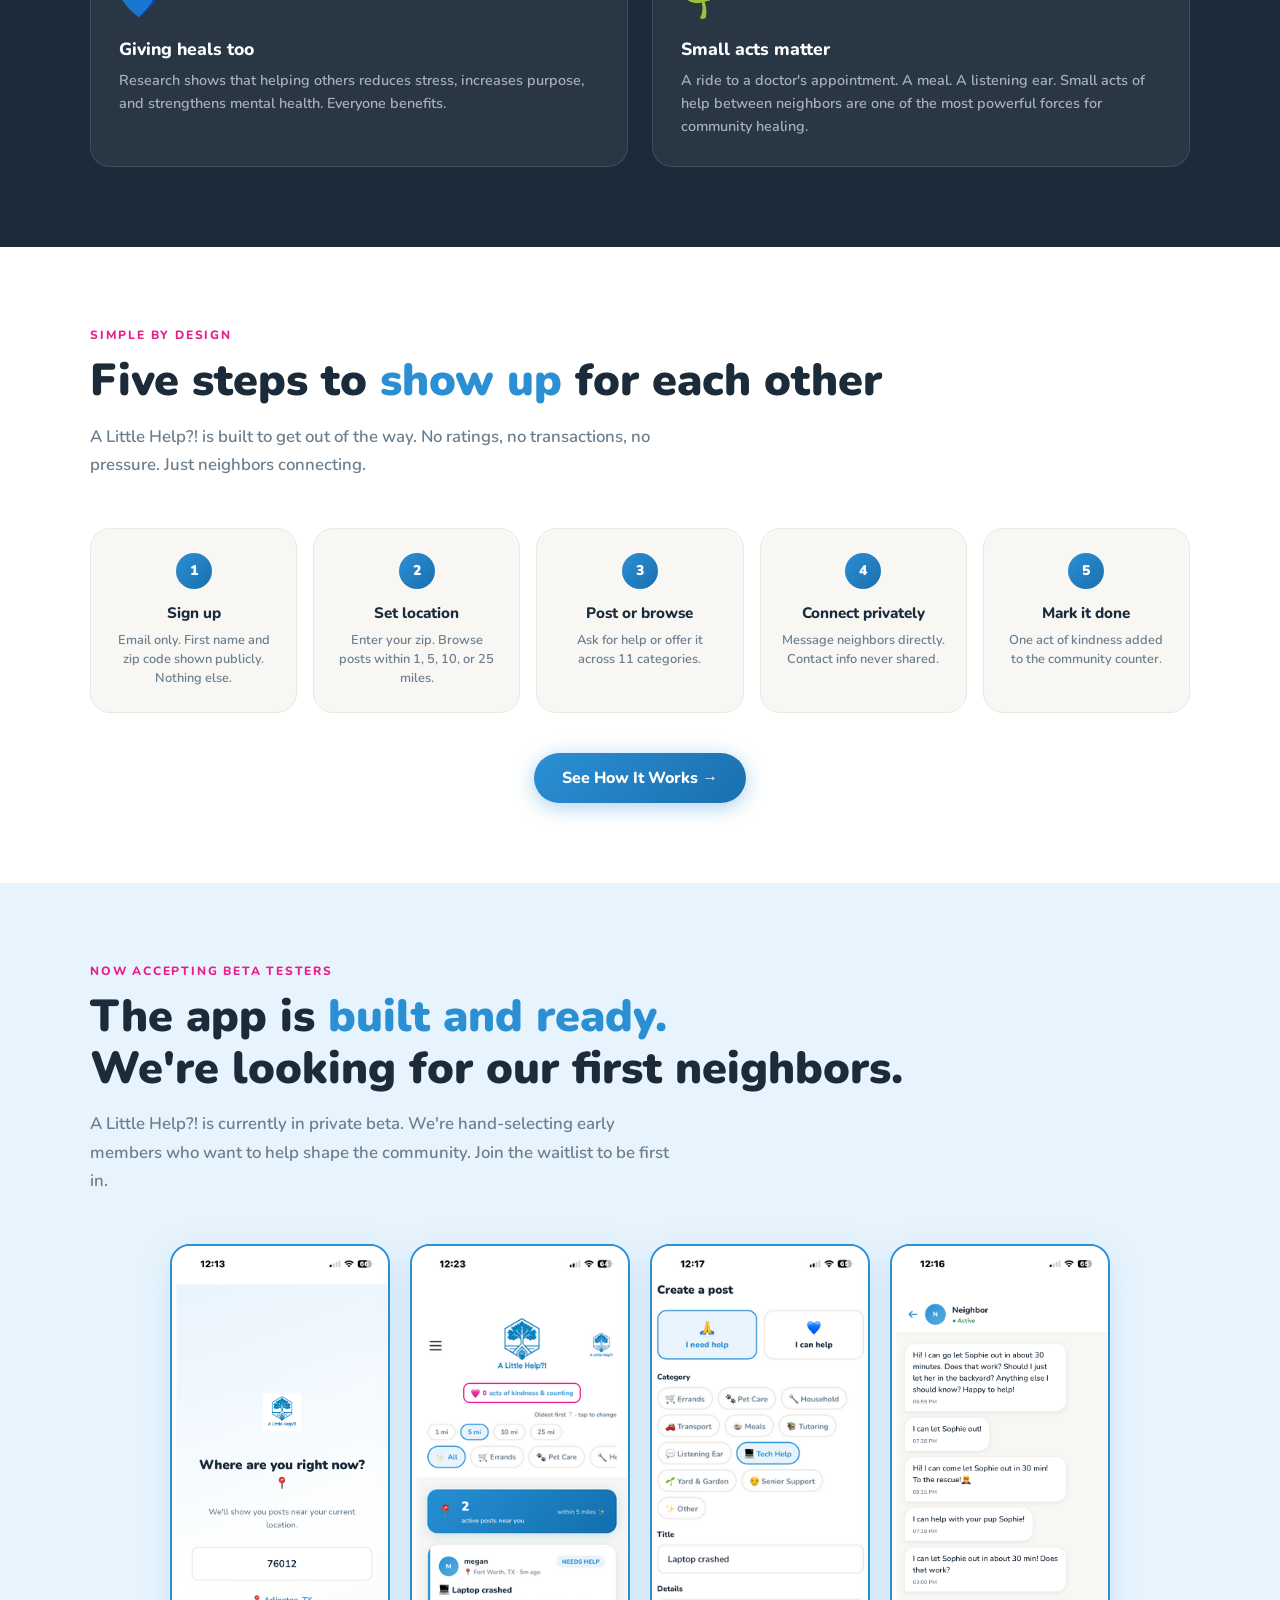
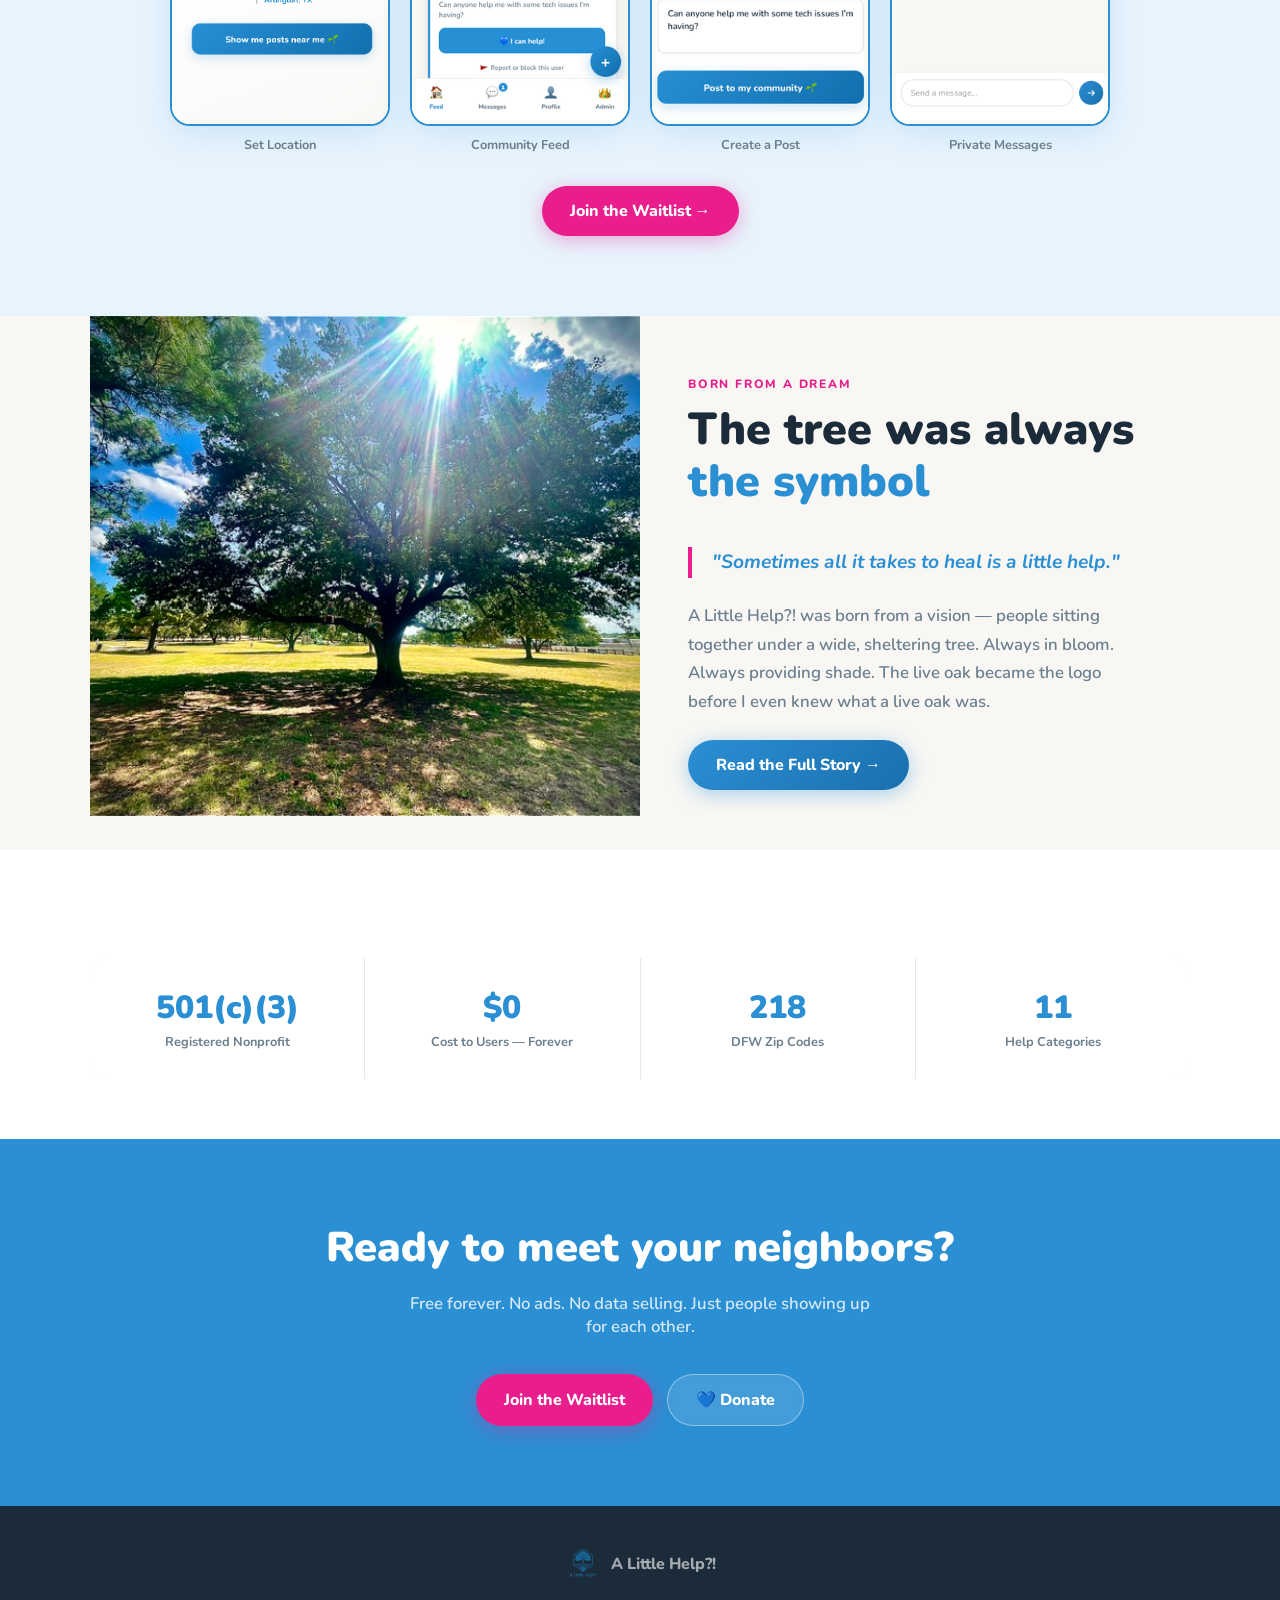
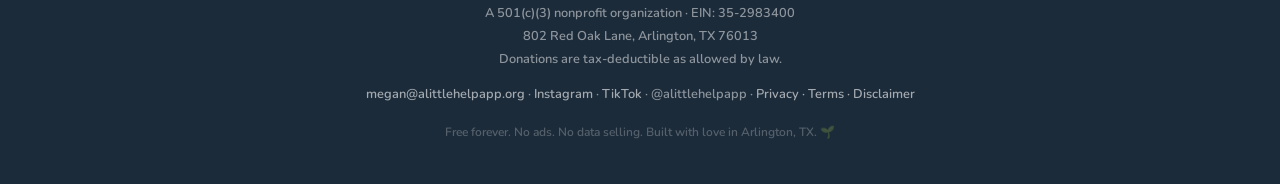
==== commit fabad60e: "Update index.html" ====
--- a/index.html
+++ b/index.html
@@ -116,8 +116,6 @@
     background-size: cover;
     background-position: center 40%;
     filter: brightness(0.85);
-    transform: scale(1.05);
-    animation: slowzoom 20s ease-in-out infinite alternate;
   }
 
   @keyframes slowzoom {
@@ -743,15 +741,15 @@
 <!-- NAV -->
 <nav>
   <a href="index.html" class="nav-logo">
-    <img src="logo192.png" alt="A Little Help?! Logo">
+    <img src="transparentlogo.png" alt="A Little Help?! Logo">
     <span>A Little Help?!</span>
   </a>
   <button class="hamburger" onclick="toggleNav()" aria-label="Menu">
     <span></span><span></span><span></span>
   </button>
   <ul class="nav-links" id="navLinks">
+    <li><a href="how-it-works.html">How It Works</a></li>
     <li><a href="story.html">Our Story</a></li>
-    <li><a href="how-it-works.html">How It Works</a></li>
     <li><a href="support.html">Support Us</a></li>
     <li><a href="https://donorbox.org/launch-fund-for-a-little-help" class="btn-nav">Donate 💙</a></li>
   </ul>
@@ -894,7 +892,7 @@
 <section class="tree-section">
   <div class="tree-split">
     <div class="tree-image">
-      <img src="boysintree.jpeg" alt="Kids in the live oak tree">
+      <img src="oaktree2.jpeg" alt="The live oak tree — always the symbol">
     </div>
     <div class="tree-content">
       <p class="section-label">Born from a Dream</p>
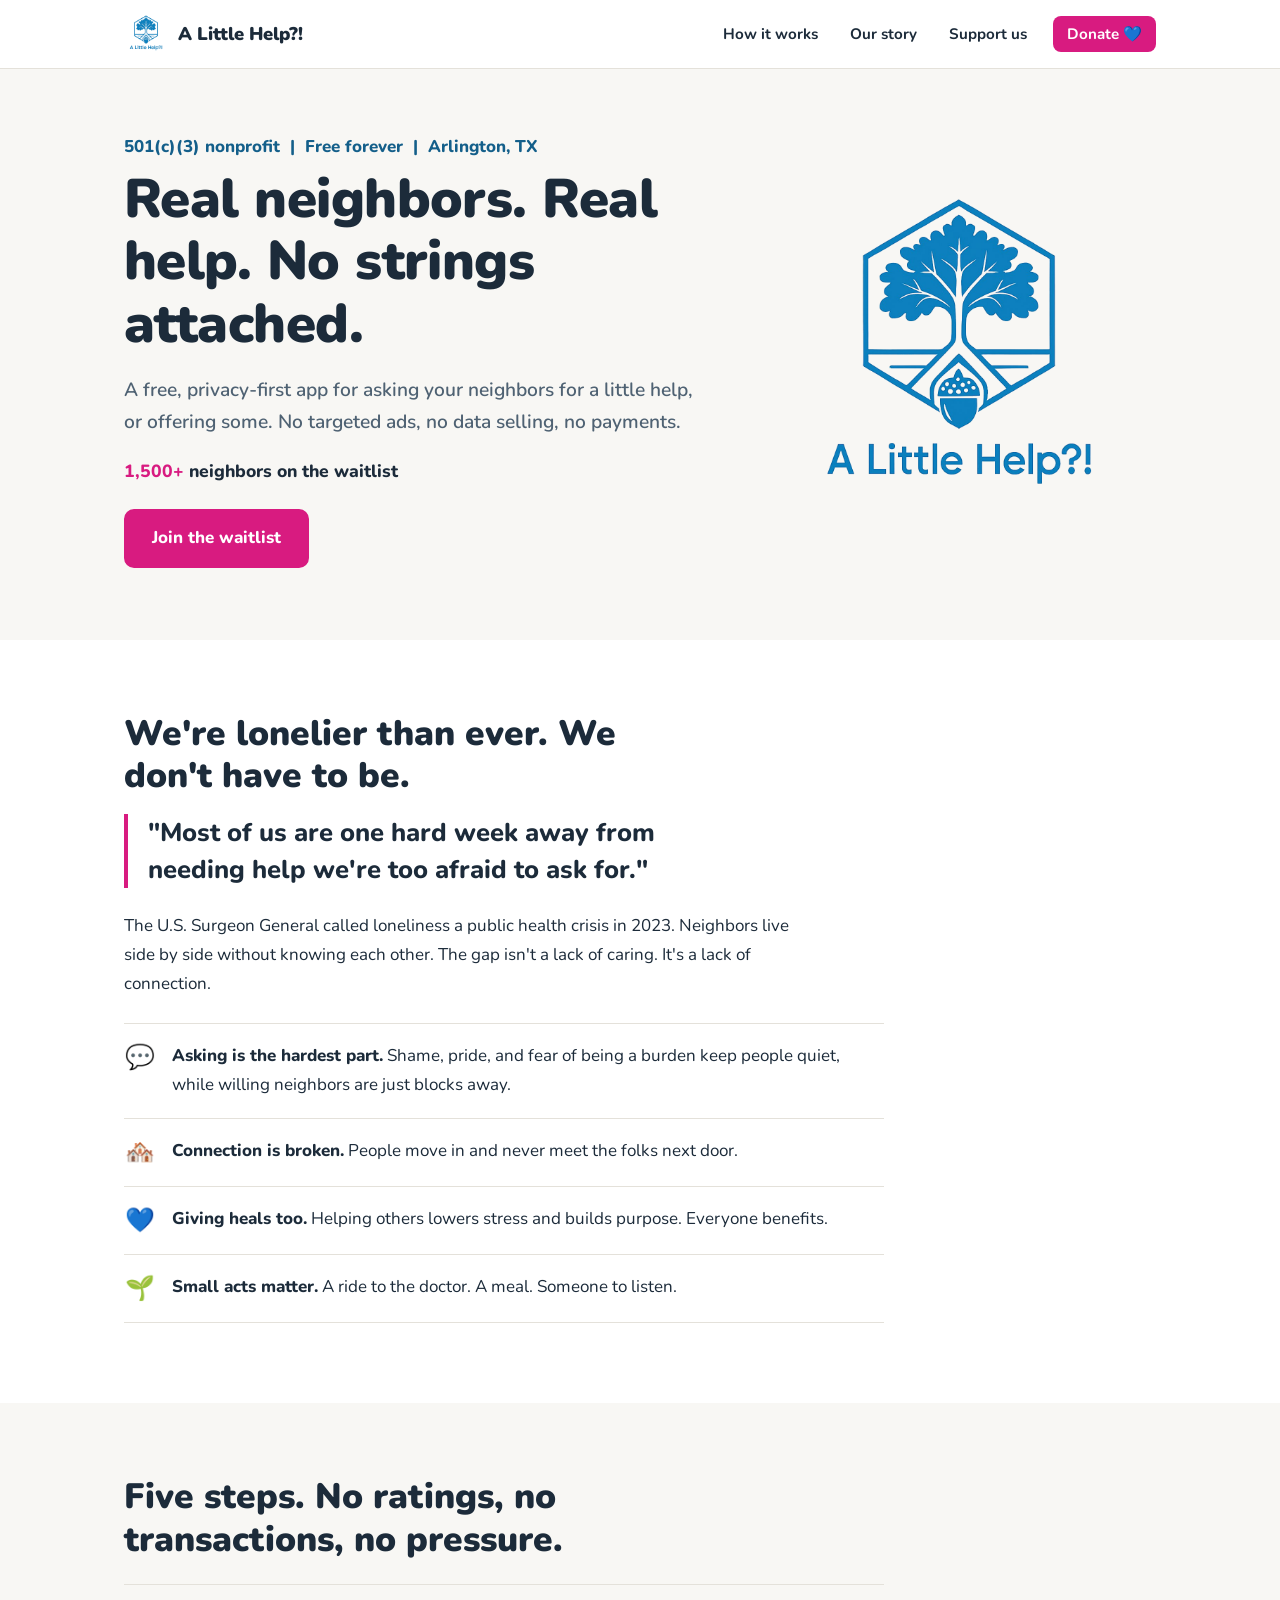
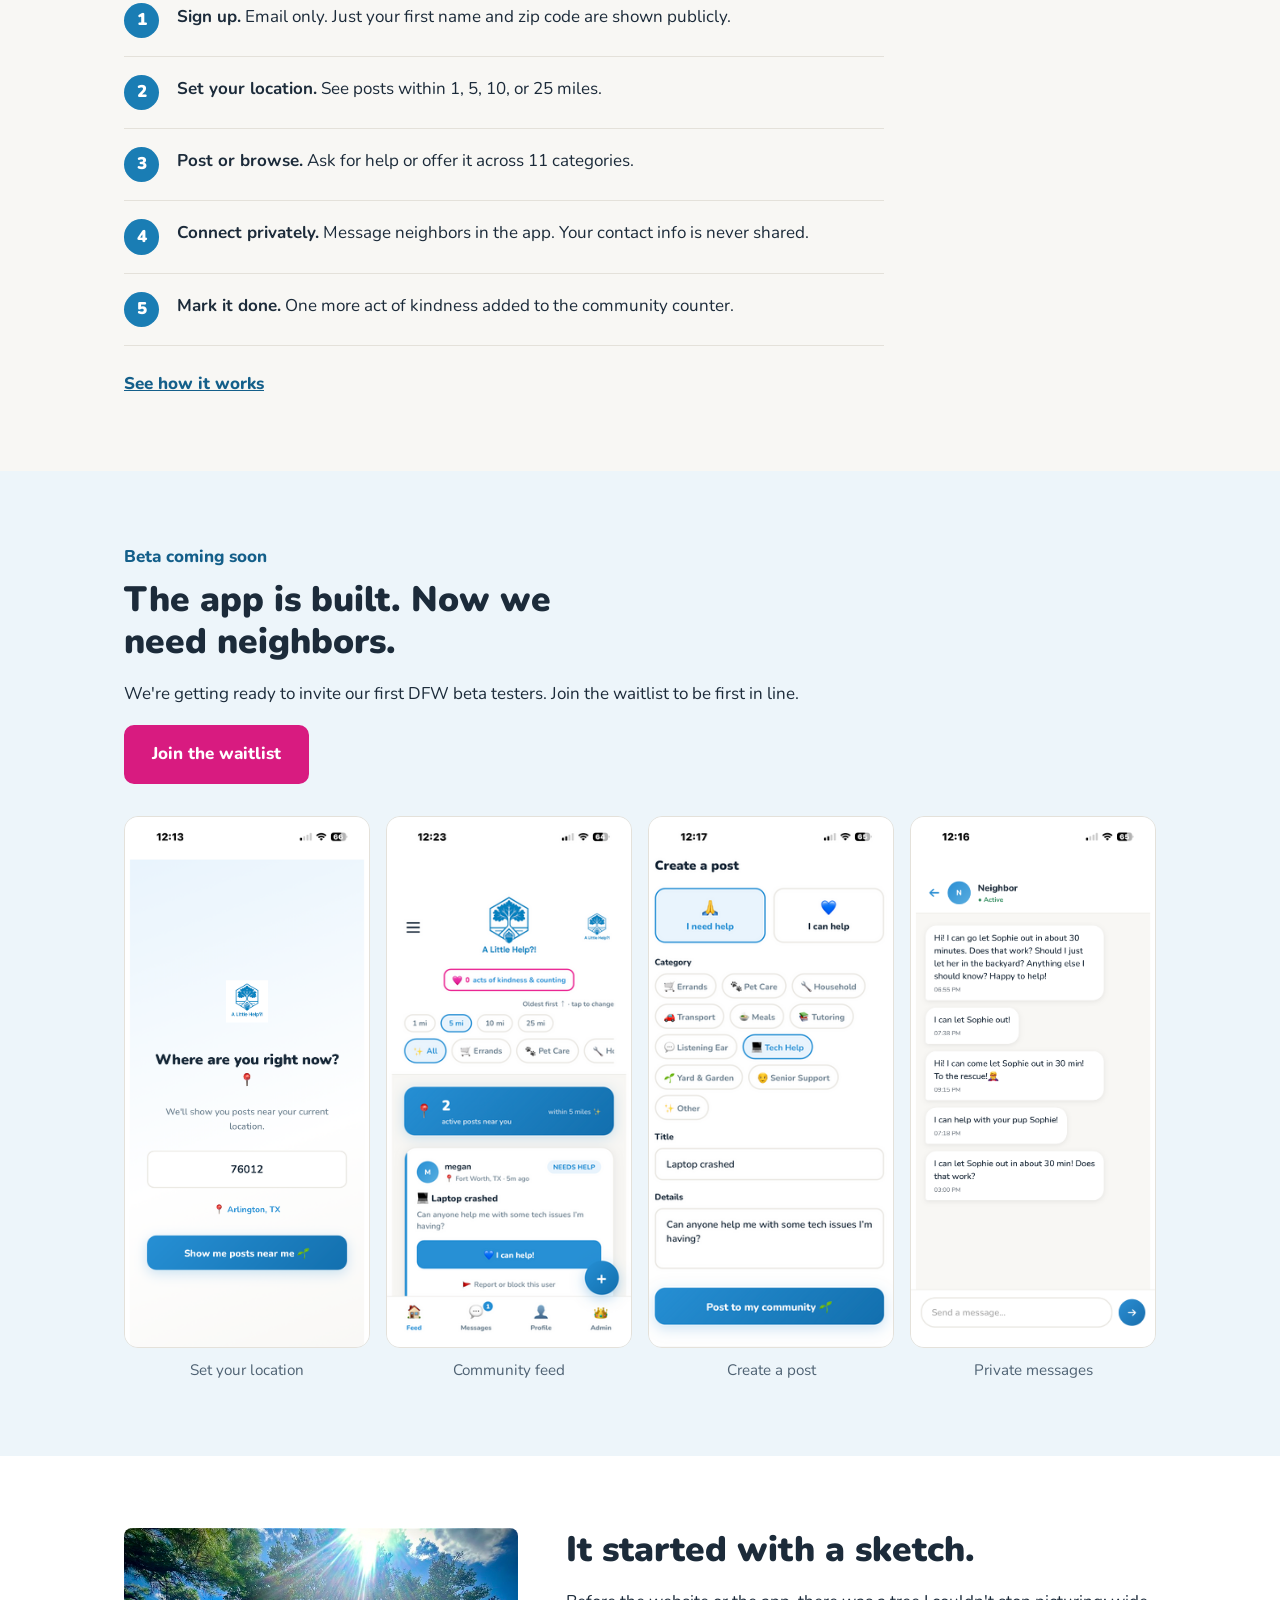
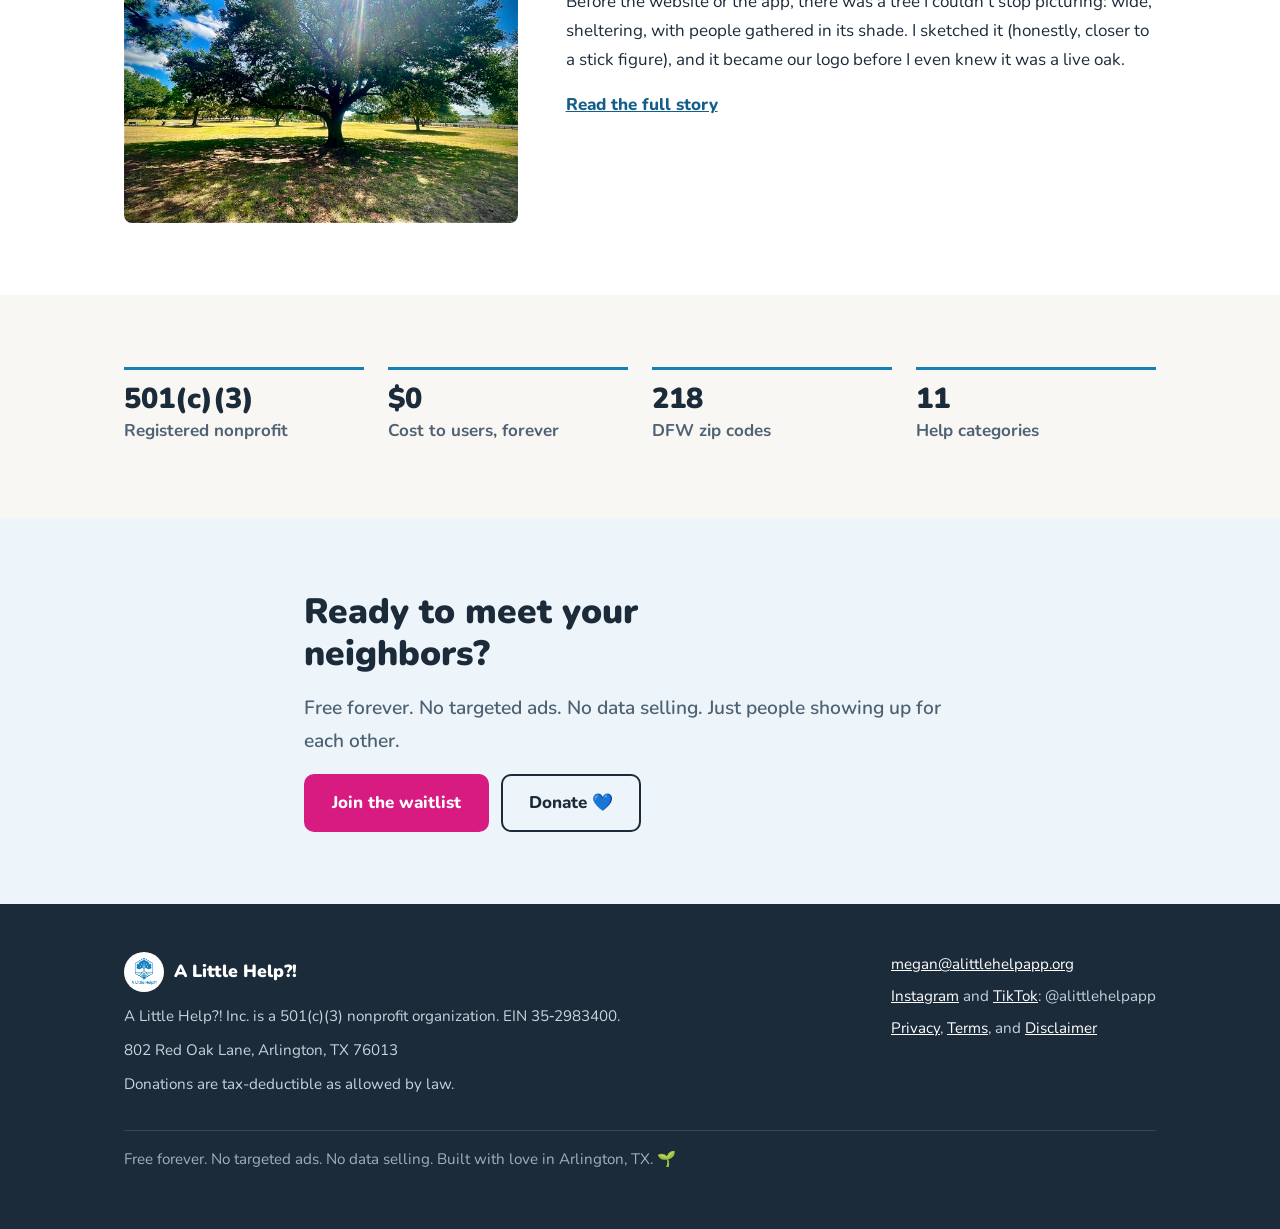
==== commit 9a7ebb91: "Update index.html" ====
--- a/index.html
+++ b/index.html
@@ -3,966 +3,248 @@
 <head>
 <meta charset="UTF-8">
 <meta name="viewport" content="width=device-width, initial-scale=1.0">
-<title>A Little Help?! — Real neighbors. Real help. No strings attached.</title>
-<meta name="description" content="A free, privacy-first community app connecting neighbors through small acts of kindness. 501(c)(3) nonprofit based in Arlington, TX.">
-<link rel="preconnect" href="https://fonts.googleapis.com">
-<link href="https://fonts.googleapis.com/css2?family=Nunito:wght@400;600;700;800;900&display=swap" rel="stylesheet">
+<title>A Little Help?! | Real neighbors. Real help. No strings attached.</title>
+<meta name="description" content="A free, privacy-first neighbor-to-neighbor help app from A Little Help?!, a 501(c)(3) nonprofit in Arlington, TX. Join the waitlist.">
+<link rel="icon" href="logo192.png">
+<link rel="stylesheet" href="nunito.css">
 <style>
   :root {
-    --blue: #2B8FD4;
-    --dark-blue: #1A6FAD;
-    --light-blue: #E8F4FD;
-    --pink: #e91e8c;
-    --off-white: #F8F7F4;
-    --warm-gray: #EAE8E3;
-    --dark-text: #1C2B3A;
-    --muted: #6B7F8E;
-    --white: #ffffff;
+    --paper: #F8F7F4; --white: #ffffff; --ink: #1C2B3A; --muted: #4F6273;
+    --blue: #1A7DB4; --blue-dark: #145F8A; --tint: #EDF5FA;
+    --pink: #D81B80; --pink-dark: #B5146A; --line: #E4E1DA;
   }
-
   * { margin: 0; padding: 0; box-sizing: border-box; }
-
   html { scroll-behavior: smooth; }
-
-  body {
-    font-family: 'Nunito', sans-serif;
-    background: var(--off-white);
-    color: var(--dark-text);
-    overflow-x: hidden;
+  @media (prefers-reduced-motion: reduce) { html { scroll-behavior: auto; } }
+  body { font-family: 'Nunito', system-ui, -apple-system, 'Segoe UI', sans-serif; background: var(--paper); color: var(--ink); line-height: 1.7; font-size: 1.0625rem; overflow-x: hidden; }
+  img { max-width: 100%; height: auto; display: block; }
+  a { color: var(--blue-dark); }
+  a:focus-visible, button:focus-visible { outline: 3px solid var(--blue); outline-offset: 3px; border-radius: 4px; }
+
+  nav { position: sticky; top: 0; z-index: 100; background: var(--white); border-bottom: 1px solid var(--line); }
+  .nav-inner { max-width: 1080px; margin: 0 auto; padding: 0 24px; height: 68px; display: flex; align-items: center; justify-content: space-between; }
+  .nav-logo { display: flex; align-items: center; gap: 10px; text-decoration: none; }
+  .nav-logo img { height: 44px; width: 44px; object-fit: contain; }
+  .nav-logo span { font-weight: 900; font-size: 1.15rem; color: var(--ink); }
+  .nav-links { display: flex; align-items: center; gap: 4px; list-style: none; }
+  .nav-links a { text-decoration: none; font-weight: 700; font-size: 0.95rem; color: var(--ink); padding: 8px 14px; border-radius: 8px; }
+  .nav-links a:hover, .nav-links a[aria-current="page"] { color: var(--blue-dark); background: var(--tint); }
+  .nav-links .nav-donate { background: var(--pink); color: var(--white); margin-left: 8px; }
+  .nav-links .nav-donate:hover { background: var(--pink-dark); color: var(--white); }
+  .menu-btn { display: none; background: none; border: 1px solid var(--line); border-radius: 8px; cursor: pointer; padding: 8px 12px; font: inherit; font-weight: 800; color: var(--ink); }
+  @media (max-width: 800px) {
+    .menu-btn { display: block; }
+    .nav-links { display: none; position: absolute; top: 68px; left: 0; right: 0; background: var(--white); flex-direction: column; align-items: stretch; padding: 12px 24px 20px; border-bottom: 1px solid var(--line); }
+    .nav-links.open { display: flex; }
+    .nav-links .nav-donate { margin: 8px 0 0; text-align: center; }
   }
 
-  /* ── NAV ── */
-  nav {
-    position: fixed;
-    top: 0; left: 0; right: 0;
-    z-index: 100;
-    background: rgba(255,255,255,0.95);
-    backdrop-filter: blur(12px);
-    border-bottom: 1px solid var(--warm-gray);
-    padding: 0 24px;
-    height: 64px;
-    display: flex;
-    align-items: center;
-    justify-content: space-between;
-  }
-
-  .nav-logo {
-    display: flex;
-    align-items: center;
-    gap: 10px;
-    text-decoration: none;
-  }
-
-  .nav-logo img {
-    height: 40px;
-    width: 40px;
-    object-fit: contain;
-  }
-
-  .nav-logo span {
-    font-weight: 900;
-    font-size: 1.1rem;
-    color: var(--blue);
-  }
-
-  .nav-links {
-    display: flex;
-    align-items: center;
-    gap: 8px;
-    list-style: none;
-  }
-
-  .nav-links a {
-    text-decoration: none;
-    font-weight: 700;
-    font-size: 0.875rem;
-    color: var(--dark-text);
-    padding: 8px 14px;
-    border-radius: 99px;
-    transition: all 0.2s;
-  }
-
-  .nav-links a:hover {
-    background: var(--light-blue);
-    color: var(--blue);
-  }
-
-  .nav-links .btn-nav {
-    background: var(--pink);
-    color: white;
-    padding: 8px 20px;
-  }
-
-  .nav-links .btn-nav:hover {
-    background: #c91578;
-    color: white;
-  }
-
-  /* ── HERO ── */
-  .hero {
-    min-height: 100vh;
-    position: relative;
-    display: flex;
-    align-items: center;
-    justify-content: center;
-    overflow: hidden;
-    padding-top: 64px;
-  }
-
-  .hero-bg {
-    position: absolute;
-    inset: 0;
-    background-image: url('oaktree2.jpeg');
-    background-size: cover;
-    background-position: center 40%;
-    filter: brightness(0.85);
-  }
-
-  @keyframes slowzoom {
-    from { transform: scale(1.05); }
-    to   { transform: scale(1.12); }
-  }
-
-  .hero-overlay {
-    position: absolute;
-    inset: 0;
-    background: linear-gradient(
-      to bottom,
-      rgba(26, 111, 173, 0.1) 0%,
-      rgba(28, 43, 58, 0.3) 60%,
-      rgba(28, 43, 58, 0.7) 100%
-    );
-  }
-
-  .hero-content {
-    position: relative;
-    z-index: 2;
-    text-align: center;
-    padding: 40px 24px;
-    max-width: 720px;
-    animation: fadeup 1.2s ease both;
-  }
-
-  @keyframes fadeup {
-    from { opacity: 0; transform: translateY(30px); }
-    to   { opacity: 1; transform: translateY(0); }
-  }
-
-  .hero-logo-wrap {
-    width: 200px;
-    height: 200px;
-    background: white;
-    border-radius: 50%;
-    display: flex;
-    align-items: center;
-    justify-content: center;
-    margin: 0 auto 24px;
-    box-shadow: 0 8px 40px rgba(0,0,0,0.3);
-    animation: fadeup 1.2s ease 0.2s both;
-  }
-
-  .hero-logo {
-    width: 160px;
-    height: 160px;
-    object-fit: contain;
-  }
-
-  .hero h1 {
-    font-size: clamp(2.4rem, 6vw, 4rem);
-    font-weight: 900;
-    color: white;
-    line-height: 1.1;
-    margin-bottom: 16px;
-    animation: fadeup 1.2s ease 0.3s both;
-  }
-
-  .hero h1 span {
-    color: var(--pink);
-  }
-
-  .hero-tagline {
-    font-size: clamp(1rem, 2.5vw, 1.25rem);
-    color: rgba(255,255,255,0.85);
-    font-weight: 600;
-    margin-bottom: 12px;
-    animation: fadeup 1.2s ease 0.4s both;
-  }
-
-  .hero-sub {
-    font-size: 0.95rem;
-    color: rgba(255,255,255,0.6);
-    font-weight: 600;
-    margin-bottom: 40px;
-    letter-spacing: 0.05em;
-    text-transform: uppercase;
-    animation: fadeup 1.2s ease 0.5s both;
-  }
-
-  .hero-badges {
-    display: flex;
-    flex-wrap: wrap;
-    justify-content: center;
-    gap: 8px;
-    margin-bottom: 40px;
-    animation: fadeup 1.2s ease 0.55s both;
-  }
-
-  .badge {
-    background: rgba(255,255,255,0.15);
-    border: 1px solid rgba(255,255,255,0.3);
-    color: white;
-    font-size: 0.75rem;
-    font-weight: 700;
-    padding: 6px 14px;
-    border-radius: 99px;
-    backdrop-filter: blur(4px);
-  }
-
-  .hero-ctas {
-    display: flex;
-    flex-wrap: wrap;
-    justify-content: center;
-    gap: 12px;
-    animation: fadeup 1.2s ease 0.6s both;
-  }
-
-  .btn {
-    display: inline-flex;
-    align-items: center;
-    gap: 8px;
-    padding: 14px 28px;
-    border-radius: 99px;
-    font-family: 'Nunito', sans-serif;
-    font-weight: 800;
-    font-size: 1rem;
-    text-decoration: none;
-    cursor: pointer;
-    border: none;
-    transition: all 0.2s;
-  }
-
-  .btn-primary {
-    background: linear-gradient(135deg, var(--blue), var(--dark-blue));
-    color: white;
-    box-shadow: 0 4px 20px rgba(43,143,212,0.4);
-  }
-
-  .btn-primary:hover {
-    transform: translateY(-2px);
-    box-shadow: 0 8px 28px rgba(43,143,212,0.5);
-  }
-
-  .btn-pink {
-    background: var(--pink);
-    color: white;
-    box-shadow: 0 4px 20px rgba(233,30,140,0.35);
-  }
-
-  .btn-pink:hover {
-    transform: translateY(-2px);
-    background: #c91578;
-    box-shadow: 0 8px 28px rgba(233,30,140,0.45);
-  }
-
-  .btn-ghost {
-    background: rgba(255,255,255,0.12);
-    border: 1.5px solid rgba(255,255,255,0.4);
-    color: white;
-    backdrop-filter: blur(4px);
-  }
-
-  .btn-ghost:hover {
-    background: rgba(255,255,255,0.2);
-    transform: translateY(-2px);
-  }
-
-  .hero-scroll {
-    position: absolute;
-    bottom: 32px;
-    left: 50%;
-    transform: translateX(-50%);
-    z-index: 2;
-    animation: bounce 2s infinite;
-    color: rgba(255,255,255,0.5);
-    font-size: 0.75rem;
-    font-weight: 700;
-    letter-spacing: 0.1em;
-    text-align: center;
-  }
-
-  .hero-scroll::before {
-    content: '↓';
-    display: block;
-    font-size: 1.2rem;
-    margin-bottom: 4px;
-  }
-
-  @keyframes bounce {
-    0%, 100% { transform: translateX(-50%) translateY(0); }
-    50% { transform: translateX(-50%) translateY(8px); }
-  }
-
-  /* ── SECTIONS ── */
-  section {
-    padding: 80px 24px;
-  }
-
-  .container {
-    max-width: 1100px;
-    margin: 0 auto;
-  }
-
-  .section-label {
-    font-size: 0.75rem;
-    font-weight: 800;
-    letter-spacing: 0.15em;
-    text-transform: uppercase;
-    color: var(--pink);
-    margin-bottom: 12px;
-  }
-
-  .section-title {
-    font-size: clamp(1.8rem, 4vw, 2.8rem);
-    font-weight: 900;
-    color: var(--dark-text);
-    line-height: 1.15;
-    margin-bottom: 16px;
-  }
-
-  .section-title span {
-    color: var(--blue);
-  }
-
-  .section-body {
-    font-size: 1.05rem;
-    font-weight: 600;
-    color: var(--muted);
-    line-height: 1.7;
-    max-width: 600px;
-  }
-
-  /* ── PROBLEM SECTION ── */
-  .problem {
-    background: var(--dark-text);
-    color: white;
-  }
-
-  .problem .section-title {
-    color: white;
-  }
-
-  .problem .section-body {
-    color: rgba(255,255,255,0.7);
-  }
-
-  .problem-grid {
-    display: grid;
-    grid-template-columns: 1fr 1fr;
-    gap: 24px;
-    margin-top: 48px;
-  }
-
-  @media (max-width: 640px) {
-    .problem-grid { grid-template-columns: 1fr; }
-  }
-
-  .problem-card {
-    background: rgba(255,255,255,0.06);
-    border: 1px solid rgba(255,255,255,0.1);
-    border-radius: 20px;
-    padding: 28px;
-  }
-
-  .problem-card .icon {
-    font-size: 2rem;
-    margin-bottom: 14px;
-    display: block;
-  }
-
-  .problem-card h3 {
-    font-size: 1.1rem;
-    font-weight: 800;
-    color: white;
-    margin-bottom: 8px;
-  }
-
-  .problem-card p {
-    font-size: 0.9rem;
-    font-weight: 600;
-    color: rgba(255,255,255,0.6);
-    line-height: 1.6;
-  }
-
-  /* ── HOW IT WORKS PREVIEW ── */
-  .how-preview {
-    background: white;
-  }
-
-  .steps-row {
-    display: grid;
-    grid-template-columns: repeat(5, 1fr);
-    gap: 16px;
-    margin-top: 48px;
-  }
-
-  @media (max-width: 900px) {
-    .steps-row { grid-template-columns: 1fr 1fr; }
-  }
-  @media (max-width: 480px) {
-    .steps-row { grid-template-columns: 1fr; }
-  }
-
-  .step-card {
-    background: var(--off-white);
-    border-radius: 20px;
-    padding: 24px 20px;
-    text-align: center;
-    border: 1px solid var(--warm-gray);
-  }
-
-  .step-num {
-    width: 36px;
-    height: 36px;
-    border-radius: 50%;
-    background: linear-gradient(135deg, var(--blue), var(--dark-blue));
-    color: white;
-    font-size: 0.875rem;
-    font-weight: 900;
-    display: flex;
-    align-items: center;
-    justify-content: center;
-    margin: 0 auto 14px;
-  }
-
-  .step-card h3 {
-    font-size: 0.95rem;
-    font-weight: 800;
-    color: var(--dark-text);
-    margin-bottom: 8px;
-  }
-
-  .step-card p {
-    font-size: 0.8rem;
-    font-weight: 600;
-    color: var(--muted);
-    line-height: 1.5;
-  }
-
-  /* ── APP SCREENSHOTS ── */
-  .screenshots {
-    background: var(--light-blue);
-  }
-
-  .screenshots-grid {
-    display: flex;
-    flex-wrap: wrap;
-    gap: 20px;
-    margin-top: 48px;
-    justify-content: center;
-  }
-
-  .screenshot-item {
-    display: flex;
-    flex-direction: column;
-    width: 220px;
-    flex-shrink: 0;
-  }
-
-  .screenshot-frame {
-    border-radius: 20px;
-    overflow: hidden;
-    border: 2px solid var(--blue);
-    box-shadow: 0 8px 32px rgba(43,143,212,0.15);
-    background: white;
-    width: 220px;
-  }
-
-  .screenshot-frame img {
-    width: 220px;
-    height: auto;
-    display: block;
-  }
-
-  @media (max-width: 520px) {
-    .screenshot-item { width: 140px; }
-    .screenshot-frame { width: 140px; }
-    .screenshot-frame img { width: 140px; }
-  }
-
-  .screenshot-label {
-    text-align: center;
-    font-size: 0.8rem;
-    font-weight: 700;
-    color: var(--muted);
-    margin-top: 10px;
-  }
-
-  .screenshot-item {
-    display: flex;
-    flex-direction: column;
-  }
-
-  /* ── TREE SECTION ── */
-  .tree-section {
-    background: var(--off-white);
-    padding: 0;
-    overflow: hidden;
-  }
-
-  .tree-split {
-    display: grid;
-    grid-template-columns: 1fr 1fr;
-    min-height: 500px;
-    max-width: 1100px;
-    margin: 0 auto;
-  }
-
-  @media (max-width: 768px) {
-    .tree-split { grid-template-columns: 1fr; }
-  }
-
-  .tree-image {
-    position: relative;
-    overflow: hidden;
-    min-height: 400px;
-    max-height: 500px;
-  }
-
-  .tree-image img {
-    width: 100%;
-    height: 100%;
-    object-fit: cover;
-    object-position: center 30%;
-  }
-
-  .tree-content {
-    padding: 60px 48px;
-    display: flex;
-    flex-direction: column;
-    justify-content: center;
-  }
-
-  @media (max-width: 768px) {
-    .tree-content { padding: 40px 24px; }
-  }
-
-  .tree-content blockquote {
-    font-size: 1.2rem;
-    font-weight: 700;
-    font-style: italic;
-    color: var(--blue);
-    border-left: 4px solid var(--pink);
-    padding-left: 20px;
-    margin: 24px 0;
-    line-height: 1.6;
-  }
-
-  /* ── KINDNESS COUNTER ── */
-  .counter-section {
-    background: linear-gradient(135deg, var(--dark-blue), var(--dark-text));
-    text-align: center;
-    padding: 60px 24px;
-  }
-
-  .counter-section p {
-    font-size: 0.9rem;
-    font-weight: 700;
-    color: rgba(255,255,255,0.6);
-    letter-spacing: 0.1em;
-    text-transform: uppercase;
-    margin-bottom: 8px;
-  }
-
-  .kindness-box {
-    display: inline-block;
-    border: 2px solid var(--pink);
-    border-radius: 99px;
-    padding: 16px 40px;
-    margin: 16px 0;
-  }
-
-  .kindness-box span {
-    font-size: 1.3rem;
-    font-weight: 800;
-    color: white;
-  }
-
-  .kindness-box span em {
-    color: var(--pink);
-    font-style: normal;
-    font-size: 1.5rem;
-  }
-
-  /* ── CTA SECTION ── */
-  .cta-section {
-    background: var(--blue);
-    text-align: center;
-    padding: 80px 24px;
-  }
-
-  .cta-section h2 {
-    font-size: clamp(1.8rem, 4vw, 2.6rem);
-    font-weight: 900;
-    color: white;
-    margin-bottom: 16px;
-  }
-
-  .cta-section p {
-    font-size: 1.05rem;
-    color: rgba(255,255,255,0.8);
-    font-weight: 600;
-    margin-bottom: 36px;
-    max-width: 480px;
-    margin-left: auto;
-    margin-right: auto;
-  }
-
-  .cta-buttons {
-    display: flex;
-    flex-wrap: wrap;
-    justify-content: center;
-    gap: 14px;
-  }
-
-  /* ── FOOTER ── */
-  footer {
-    background: var(--dark-text);
-    color: rgba(255,255,255,0.5);
-    padding: 40px 24px;
-    text-align: center;
-    font-size: 0.8rem;
-    font-weight: 600;
-    line-height: 1.8;
-  }
-
-  footer a {
-    color: rgba(255,255,255,0.6);
-    text-decoration: none;
-  }
-
-  footer a:hover {
-    color: var(--blue);
-  }
-
-  footer .footer-logo {
-    display: flex;
-    align-items: center;
-    justify-content: center;
-    gap: 10px;
-    margin-bottom: 20px;
-  }
-
-  footer .footer-logo img {
-    height: 36px;
-    filter: opacity(0.7);
-  }
-
-  footer .footer-logo span {
-    font-size: 1rem;
-    font-weight: 800;
-    color: rgba(255,255,255,0.6);
-  }
-
-  /* ── MOBILE NAV ── */
-  .hamburger {
-    display: none;
-    background: none;
-    border: none;
-    cursor: pointer;
-    padding: 8px;
-    flex-direction: column;
-    gap: 5px;
-  }
-
-  .hamburger span {
-    display: block;
-    width: 24px;
-    height: 2px;
-    background: var(--dark-text);
-    border-radius: 2px;
-    transition: all 0.3s;
-  }
-
-  @media (max-width: 768px) {
-    .hamburger { display: flex; }
-    .nav-links {
-      display: none;
-      position: fixed;
-      top: 64px;
-      left: 0; right: 0;
-      background: white;
-      flex-direction: column;
-      padding: 16px;
-      border-bottom: 1px solid var(--warm-gray);
-      gap: 4px;
-    }
-    .nav-links.open { display: flex; }
-    .nav-links a { width: 100%; text-align: center; }
-  }
-
-  /* ── STATS ROW ── */
-  .stats-row {
-    display: grid;
-    grid-template-columns: repeat(4, 1fr);
-    gap: 1px;
-    background: var(--warm-gray);
-    border-radius: 20px;
-    overflow: hidden;
-    margin-top: 48px;
-  }
-
-  @media (max-width: 640px) {
-    .stats-row { grid-template-columns: 1fr 1fr; }
-  }
-
-  .stat {
-    background: white;
-    padding: 28px 20px;
-    text-align: center;
-  }
-
-  .stat-num {
-    font-size: 2rem;
-    font-weight: 900;
-    color: var(--blue);
-    display: block;
-  }
-
-  .stat-label {
-    font-size: 0.8rem;
-    font-weight: 700;
-    color: var(--muted);
-    margin-top: 4px;
-  }
+  .wrap { max-width: 1080px; margin: 0 auto; padding: 0 24px; }
+  .narrow { max-width: 720px; }
+  section { padding: 72px 0; }
+  section[id] { scroll-margin-top: 80px; }
+  section.tint { background: var(--tint); }
+  section.white { background: var(--white); }
+  .page-top { padding: 72px 0 40px; }
+  h1 { font-size: clamp(2.2rem, 5.5vw, 3.4rem); font-weight: 900; line-height: 1.15; letter-spacing: -0.01em; margin-bottom: 18px; max-width: 18ch; }
+  h2 { font-size: clamp(1.6rem, 3.6vw, 2.2rem); font-weight: 900; line-height: 1.2; margin-bottom: 18px; max-width: 24ch; }
+  h3 { font-size: 1.15rem; font-weight: 800; line-height: 1.35; margin: 28px 0 8px; }
+  p { margin-bottom: 16px; max-width: 68ch; }
+  .lede { font-size: 1.2rem; color: var(--muted); font-weight: 600; max-width: 56ch; }
+  .muted { color: var(--muted); }
+  .small { font-size: 0.9rem; }
+
+  .btn { display: inline-block; text-decoration: none; font-weight: 800; padding: 13px 26px; border-radius: 10px; background: var(--pink); color: var(--white); border: 2px solid var(--pink); }
+  .btn:hover { background: var(--pink-dark); border-color: var(--pink-dark); color: var(--white); }
+  .btn-quiet { background: transparent; color: var(--ink); border-color: var(--ink); }
+  .btn-quiet:hover { background: var(--ink); border-color: var(--ink); color: var(--white); }
+  .btns { display: flex; flex-wrap: wrap; gap: 12px; margin-top: 8px; }
+  .text-link { font-weight: 800; color: var(--blue-dark); }
+
+  .rows { border-top: 1px solid var(--line); margin: 24px 0 8px; max-width: 760px; }
+  .row { display: flex; gap: 16px; padding: 18px 0; border-bottom: 1px solid var(--line); }
+  .row .e { font-size: 1.5rem; line-height: 1.3; flex: 0 0 auto; width: 2rem; text-align: center; }
+  .row p { margin: 0; }
+  .row b { font-weight: 800; }
+
+  .media { display: grid; grid-template-columns: minmax(0, 2fr) minmax(0, 3fr); gap: 48px; align-items: start; }
+  .media.logo-left { grid-template-columns: 220px minmax(0, 1fr); }
+  @media (max-width: 760px) { .media, .media.logo-left { grid-template-columns: 1fr; gap: 24px; } .media.logo-left img { width: 160px; } }
+  figure { margin: 24px 0; }
+  figure img { border-radius: 8px; width: 100%; }
+  figcaption { font-size: 0.95rem; color: var(--muted); margin-top: 10px; }
+
+  .callout { border-left: 4px solid var(--blue); padding: 4px 0 4px 20px; margin: 24px 0; max-width: 64ch; }
+  .callout p { margin: 0; font-weight: 700; }
+
+  footer { background: var(--ink); color: #C9D3DC; padding: 48px 0; font-size: 0.95rem; }
+  footer .wrap { display: grid; grid-template-columns: minmax(0, 1fr) auto; gap: 24px 48px; align-items: start; }
+  footer a { color: var(--white); }
+  footer p { margin-bottom: 8px; max-width: none; }
+  .foot-name { display: flex; align-items: center; gap: 10px; font-weight: 900; color: var(--white); font-size: 1.1rem; margin-bottom: 12px; }
+  .foot-name img { width: 40px; height: 40px; object-fit: contain; background: var(--white); border-radius: 50%; padding: 3px; }
+  .foot-links { list-style: none; }
+  .foot-links li { margin-bottom: 6px; }
+  .foot-promise { grid-column: 1 / -1; border-top: 1px solid #33475A; padding-top: 16px; color: #9FB0BF; }
+  @media (max-width: 640px) { footer .wrap { grid-template-columns: 1fr; } }
+
+  .hero { padding: 64px 0 72px; }
+  .hero .wrap { display: grid; grid-template-columns: minmax(0, 3fr) minmax(0, 2fr); gap: 48px; align-items: center; }
+  .hero-logo { width: 100%; max-width: 360px; justify-self: center; }
+  .promise { font-weight: 800; color: var(--blue-dark); margin-bottom: 6px; }
+  .count { font-weight: 800; font-size: 1.1rem; margin: 18px 0 22px; }
+  .count span { color: var(--pink); }
+  @media (max-width: 760px) { .hero .wrap { grid-template-columns: 1fr; gap: 24px; } .hero-logo { max-width: 200px; grid-row: 1; justify-self: start; } }
+  blockquote { font-size: clamp(1.25rem, 2.6vw, 1.6rem); font-weight: 800; line-height: 1.45; max-width: 40ch; margin: 8px 0 24px; padding-left: 20px; border-left: 4px solid var(--pink); }
+  .steps { list-style: none; counter-reset: s; border-top: 1px solid var(--line); max-width: 760px; margin: 24px 0; }
+  .steps li { counter-increment: s; display: flex; gap: 18px; padding: 18px 0; border-bottom: 1px solid var(--line); }
+  .steps li::before { content: counter(s); flex: 0 0 2.2rem; height: 2.2rem; border-radius: 50%; background: var(--blue); color: var(--white); font-weight: 900; display: flex; align-items: center; justify-content: center; }
+  .steps p { margin: 0; }
+  .screens { display: grid; grid-template-columns: repeat(4, minmax(0, 1fr)); gap: 16px; margin-top: 32px; }
+  .screens figure { margin: 0; }
+  .screens img { border-radius: 14px; border: 1px solid var(--line); background: var(--white); }
+  .screens figcaption { text-align: center; }
+  @media (max-width: 760px) { .screens { grid-template-columns: repeat(2, minmax(0, 1fr)); } }
+  .stats { display: grid; grid-template-columns: repeat(4, minmax(0, 1fr)); gap: 24px; }
+  .stats div { border-top: 3px solid var(--blue); padding-top: 12px; }
+  .stats b { display: block; font-size: 1.8rem; font-weight: 900; line-height: 1.2; }
+  .stats span { color: var(--muted); font-weight: 700; }
+  @media (max-width: 760px) { .stats { grid-template-columns: repeat(2, minmax(0, 1fr)); } }
 </style>
 </head>
 <body>
 
-<!-- NAV -->
 <nav>
-  <a href="index.html" class="nav-logo">
-    <img src="transparentlogo.png" alt="A Little Help?! Logo">
-    <span>A Little Help?!</span>
-  </a>
-  <button class="hamburger" onclick="toggleNav()" aria-label="Menu">
-    <span></span><span></span><span></span>
-  </button>
-  <ul class="nav-links" id="navLinks">
-    <li><a href="how-it-works.html">How It Works</a></li>
-    <li><a href="story.html">Our Story</a></li>
-    <li><a href="support.html">Support Us</a></li>
-    <li><a href="https://donorbox.org/launch-fund-for-a-little-help" class="btn-nav">Donate 💙</a></li>
-  </ul>
+  <div class="nav-inner">
+    <a href="index.html" class="nav-logo">
+      <img src="transparentlogo.png" alt="" width="44" height="44">
+      <span>A Little Help?!</span>
+    </a>
+    <button class="menu-btn" id="menuBtn" aria-expanded="false" aria-controls="navLinks">Menu</button>
+    <ul class="nav-links" id="navLinks">
+      <li><a href="how-it-works.html">How it works</a></li>
+      <li><a href="story.html">Our story</a></li>
+      <li><a href="support.html">Support us</a></li>
+      <li><a href="https://donorbox.org/launch-fund-for-a-little-help" class="nav-donate">Donate 💙</a></li>
+    </ul>
+  </div>
 </nav>
 
-<!-- HERO -->
+<main>
+
 <section class="hero">
-  <div class="hero-bg"></div>
-  <div class="hero-overlay"></div>
-  <div class="hero-content">
-    <div class="hero-logo-wrap">
-      <img src="transparentlogo.png" alt="A Little Help?!" class="hero-logo">
-    </div>
-    <h1>Real neighbors.<br><span>Real help.</span></h1>
-    <p class="hero-tagline">No strings attached.</p>
-    <p class="hero-sub">501(c)(3) Nonprofit · Free Forever · Arlington, TX</p>
-    <div class="hero-badges">
-      <span class="badge">No Ads</span>
-      <span class="badge">No Data Selling</span>
-      <span class="badge">No Payments</span>
-      <span class="badge">Privacy-First</span>
-    </div>
-    <div class="hero-ctas">
-      <a href="https://bit.ly/alittlehelpwaitlist" class="btn btn-pink">Join the Waitlist</a>
-      <a href="story.html" class="btn btn-ghost">Our Story</a>
-    </div>
-  </div>
-</section>
-
-<!-- PROBLEM -->
-<section class="problem">
-  <div class="container">
-    <p class="section-label" style="color: var(--pink);">The Problem</p>
-    <h2 class="section-title">We're lonelier than ever.<br>But we don't have to be.</h2>
-    <p class="section-body" style="font-size:1.2rem; font-weight:700; color:rgba(255,255,255,0.9); font-style:italic; margin-bottom:8px;">"Most of us are one hard week away from needing help we're too afraid to ask for."</p>
-    <p class="section-body">The U.S. Surgeon General declared loneliness a public health crisis in 2023. Neighbors live side by side without knowing each other. The gap between need and generosity isn't a lack of caring — it's a lack of connection.</p>
-    <div class="problem-grid">
-      <div class="problem-card">
-        <span class="icon">💬</span>
-        <h3>Asking is the hardest part</h3>
-        <p>Shame, pride, and fear of burdening others keep people suffering in silence — while willing neighbors sit just blocks away.</p>
+  <div class="wrap">
+    <div>
+      <p class="promise">501(c)(3) nonprofit &nbsp;|&nbsp; Free forever &nbsp;|&nbsp; Arlington, TX</p>
+      <h1>Real neighbors. Real help. No strings attached.</h1>
+      <p class="lede">A free, privacy-first app for asking your neighbors for a little help, or offering some. No targeted ads, no data selling, no payments.</p>
+      <p class="count"><span>1,500+</span> neighbors on the waitlist</p>
+      <div class="btns"><a class="btn" href="https://alittlehelp.eo.page">Join the waitlist</a></div>
+    </div>
+    <img class="hero-logo" src="transparentlogo.png" alt="A Little Help?! live oak logo" width="360" height="360">
+  </div>
+</section>
+
+<section class="white">
+  <div class="wrap">
+    <h2>We're lonelier than ever. We don't have to be.</h2>
+    <blockquote>"Most of us are one hard week away from needing help we're too afraid to ask for."</blockquote>
+    <p>The U.S. Surgeon General called loneliness a public health crisis in 2023. Neighbors live side by side without knowing each other. The gap isn't a lack of caring. It's a lack of connection.</p>
+    <div class="rows">
+      <div class="row"><span class="e" aria-hidden="true">💬</span><p><b>Asking is the hardest part.</b> Shame, pride, and fear of being a burden keep people quiet, while willing neighbors are just blocks away.</p></div>
+      <div class="row"><span class="e" aria-hidden="true">🏘️</span><p><b>Connection is broken.</b> People move in and never meet the folks next door.</p></div>
+      <div class="row"><span class="e" aria-hidden="true">💙</span><p><b>Giving heals too.</b> Helping others lowers stress and builds purpose. Everyone benefits.</p></div>
+      <div class="row"><span class="e" aria-hidden="true">🌱</span><p><b>Small acts matter.</b> A ride to the doctor. A meal. Someone to listen.</p></div>
+    </div>
+  </div>
+</section>
+
+<section>
+  <div class="wrap">
+    <h2>Five steps. No ratings, no transactions, no pressure.</h2>
+    <ol class="steps">
+      <li><p><b>Sign up.</b> Email only. Just your first name and zip code are shown publicly.</p></li>
+      <li><p><b>Set your location.</b> See posts within 1, 5, 10, or 25 miles.</p></li>
+      <li><p><b>Post or browse.</b> Ask for help or offer it across 11 categories.</p></li>
+      <li><p><b>Connect privately.</b> Message neighbors in the app. Your contact info is never shared.</p></li>
+      <li><p><b>Mark it done.</b> One more act of kindness added to the community counter.</p></li>
+    </ol>
+    <a class="text-link" href="how-it-works.html">See how it works</a>
+  </div>
+</section>
+
+<section class="tint">
+  <div class="wrap">
+    <p class="promise">Beta coming soon</p>
+    <h2>The app is built. Now we need neighbors.</h2>
+    <p>We're getting ready to invite our first DFW beta testers. Join the waitlist to be first in line.</p>
+    <div class="btns"><a class="btn" href="https://alittlehelp.eo.page">Join the waitlist</a></div>
+    <div class="screens">
+      <figure><img src="appzipcodescreen.PNG" alt="App screen for setting your location" loading="lazy"><figcaption>Set your location</figcaption></figure>
+      <figure><img src="appfeedscreen.PNG" alt="App screen showing the community feed" loading="lazy"><figcaption>Community feed</figcaption></figure>
+      <figure><img src="appcreatepostscreen.png" alt="App screen for creating a post" loading="lazy"><figcaption>Create a post</figcaption></figure>
+      <figure><img src="appmessagesscreen.PNG" alt="App screen showing private messages" loading="lazy"><figcaption>Private messages</figcaption></figure>
+    </div>
+  </div>
+</section>
+
+<section class="white">
+  <div class="wrap">
+    <div class="media">
+      <figure style="margin:0"><img src="oaktree2.jpeg" alt="The live oak near Megan's house in Arlington" loading="lazy"></figure>
+      <div>
+        <h2>It started with a sketch.</h2>
+        <p>Before the website or the app, there was a tree I couldn't stop picturing: wide, sheltering, with people gathered in its shade. I sketched it (honestly, closer to a stick figure), and it became our logo before I even knew it was a live oak.</p>
+        <a class="text-link" href="story.html">Read the full story</a>
       </div>
-      <div class="problem-card">
-        <span class="icon">🏘️</span>
-        <h3>Connection is broken</h3>
-        <p>People move into neighborhoods and never meet their neighbors. Community has been replaced by screens and strangers.</p>
-      </div>
-      <div class="problem-card">
-        <span class="icon">💙</span>
-        <h3>Giving heals too</h3>
-        <p>Research shows that helping others reduces stress, increases purpose, and strengthens mental health. Everyone benefits.</p>
-      </div>
-      <div class="problem-card">
-        <span class="icon">🌱</span>
-        <h3>Small acts matter</h3>
-        <p>A ride to a doctor's appointment. A meal. A listening ear. Small acts of help between neighbors are one of the most powerful forces for community healing.</p>
-      </div>
-    </div>
-  </div>
-</section>
-
-<!-- HOW IT WORKS PREVIEW -->
-<section class="how-preview">
-  <div class="container">
-    <p class="section-label">Simple by Design</p>
-    <h2 class="section-title">Five steps to <span>show up</span> for each other</h2>
-    <p class="section-body">A Little Help?! is built to get out of the way. No ratings, no transactions, no pressure. Just neighbors connecting.</p>
-    <div class="steps-row">
-      <div class="step-card">
-        <div class="step-num">1</div>
-        <h3>Sign up</h3>
-        <p>Email only. First name and zip code shown publicly. Nothing else.</p>
-      </div>
-      <div class="step-card">
-        <div class="step-num">2</div>
-        <h3>Set location</h3>
-        <p>Enter your zip. Browse posts within 1, 5, 10, or 25 miles.</p>
-      </div>
-      <div class="step-card">
-        <div class="step-num">3</div>
-        <h3>Post or browse</h3>
-        <p>Ask for help or offer it across 11 categories.</p>
-      </div>
-      <div class="step-card">
-        <div class="step-num">4</div>
-        <h3>Connect privately</h3>
-        <p>Message neighbors directly. Contact info never shared.</p>
-      </div>
-      <div class="step-card">
-        <div class="step-num">5</div>
-        <h3>Mark it done</h3>
-        <p>One act of kindness added to the community counter.</p>
-      </div>
-    </div>
-    <div style="text-align:center; margin-top: 40px;">
-      <a href="how-it-works.html" class="btn btn-primary">See How It Works →</a>
-    </div>
-  </div>
-</section>
-
-<!-- APP SCREENSHOTS -->
-<section class="screenshots">
-  <div class="container">
-    <p class="section-label">Now Accepting Beta Testers</p>
-    <h2 class="section-title">The app is <span>built and ready.</span><br>We're looking for our first neighbors.</h2>
-    <p class="section-body">A Little Help?! is currently in private beta. We're hand-selecting early members who want to help shape the community. Join the waitlist to be first in.</p>
-    <div class="screenshots-grid">
-      <div class="screenshot-item">
-        <div class="screenshot-frame">
-          <img src="appzipcodescreen.PNG" alt="Set Location">
-        </div>
-        <div class="screenshot-label">Set Location</div>
-      </div>
-      <div class="screenshot-item">
-        <div class="screenshot-frame">
-          <img src="appfeedscreen.PNG" alt="Community Feed">
-        </div>
-        <div class="screenshot-label">Community Feed</div>
-      </div>
-      <div class="screenshot-item">
-        <div class="screenshot-frame">
-          <img src="appcreatepostscreen.png" alt="Create a Post">
-        </div>
-        <div class="screenshot-label">Create a Post</div>
-      </div>
-      <div class="screenshot-item">
-        <div class="screenshot-frame">
-          <img src="appmessagesscreen.PNG" alt="Messages">
-        </div>
-        <div class="screenshot-label">Private Messages</div>
-      </div>
-    </div>
-    <div style="text-align:center; margin-top:32px;">
-      <a href="https://bit.ly/alittlehelpwaitlist" class="btn btn-pink">Join the Waitlist →</a>
-    </div>
-  </div>
-</section>
-
-<!-- TREE SECTION -->
-<section class="tree-section">
-  <div class="tree-split">
-    <div class="tree-image">
-      <img src="oaktree2.jpeg" alt="The live oak tree — always the symbol">
-    </div>
-    <div class="tree-content">
-      <p class="section-label">Born from a Dream</p>
-      <h2 class="section-title">The tree was always <span>the symbol</span></h2>
-      <blockquote>"Sometimes all it takes to heal is a little help."</blockquote>
-      <p class="section-body" style="margin-bottom: 24px;">A Little Help?! was born from a vision — people sitting together under a wide, sheltering tree. Always in bloom. Always providing shade. The live oak became the logo before I even knew what a live oak was.</p>
-      <a href="story.html" class="btn btn-primary" style="align-self: flex-start;">Read the Full Story →</a>
-    </div>
-  </div>
-</section>
-
-<!-- STATS -->
-<section style="background: white; padding: 60px 24px;">
-  <div class="container">
-    <div class="stats-row">
-      <div class="stat">
-        <span class="stat-num">501(c)(3)</span>
-        <div class="stat-label">Registered Nonprofit</div>
-      </div>
-      <div class="stat">
-        <span class="stat-num">$0</span>
-        <div class="stat-label">Cost to Users — Forever</div>
-      </div>
-      <div class="stat">
-        <span class="stat-num">218</span>
-        <div class="stat-label">DFW Zip Codes</div>
-      </div>
-      <div class="stat">
-        <span class="stat-num">11</span>
-        <div class="stat-label">Help Categories</div>
-      </div>
-    </div>
-  </div>
-</section>
-
-<!-- CTA -->
-<section class="cta-section">
-  <div class="container">
+    </div>
+  </div>
+</section>
+
+<section>
+  <div class="wrap">
+    <div class="stats">
+      <div><b>501(c)(3)</b><span>Registered nonprofit</span></div>
+      <div><b>$0</b><span>Cost to users, forever</span></div>
+      <div><b>218</b><span>DFW zip codes</span></div>
+      <div><b>11</b><span>Help categories</span></div>
+    </div>
+  </div>
+</section>
+
+<section class="tint">
+  <div class="wrap narrow">
     <h2>Ready to meet your neighbors?</h2>
-    <p>Free forever. No ads. No data selling. Just people showing up for each other.</p>
-    <div class="cta-buttons">
-      <a href="https://bit.ly/alittlehelpwaitlist" class="btn btn-pink">Join the Waitlist</a>
-      <a href="https://donorbox.org/launch-fund-for-a-little-help" class="btn btn-ghost">💙 Donate</a>
-    </div>
-  </div>
-</section>
-
-<!-- FOOTER -->
+    <p class="lede">Free forever. No targeted ads. No data selling. Just people showing up for each other.</p>
+    <div class="btns"><a class="btn" href="https://alittlehelp.eo.page">Join the waitlist</a><a class="btn btn-quiet" href="https://donorbox.org/launch-fund-for-a-little-help">Donate 💙</a></div>
+  </div>
+</section>
+
+</main>
+
 <footer>
-  <div class="footer-logo">
-    <img src="transparentlogo.png" alt="Logo">
-    <span>A Little Help?!</span>
-  </div>
-  <p>A 501(c)(3) nonprofit organization · EIN: 35-2983400</p>
-  <p>802 Red Oak Lane, Arlington, TX 76013</p>
-  <p>Donations are tax-deductible as allowed by law.</p>
-  <p style="margin-top: 12px;">
-    <a href="mailto:megan@alittlehelpapp.org">megan@alittlehelpapp.org</a> ·
-    <a href="https://instagram.com/alittlehelpapp">Instagram</a> · <a href="https://tiktok.com/@alittlehelpapp">TikTok</a> · @alittlehelpapp ·
-    <a href="privacy.html">Privacy · Terms · Disclaimer</a>
-  </p>
-  <p style="margin-top: 16px; color: rgba(255,255,255,0.25); font-size: 0.75rem;">
-    Free forever. No ads. No data selling. Built with love in Arlington, TX. 🌱
-  </p>
+  <div class="wrap">
+    <div>
+      <div class="foot-name"><img src="transparentlogo.png" alt="" width="40" height="40">A Little Help?!</div>
+      <p>A Little Help?! Inc. is a 501(c)(3) nonprofit organization. EIN 35&#8209;2983400.</p>
+      <p>802 Red Oak Lane, Arlington, TX 76013</p>
+      <p>Donations are tax-deductible as allowed by law.</p>
+    </div>
+    <ul class="foot-links">
+      <li><a href="mailto:megan@alittlehelpapp.org">megan@alittlehelpapp.org</a></li>
+      <li><a href="https://instagram.com/alittlehelpapp">Instagram</a> and <a href="https://tiktok.com/@alittlehelpapp">TikTok</a>: @alittlehelpapp</li>
+      <li><a href="privacy.html#privacy">Privacy</a>, <a href="privacy.html#terms">Terms</a>, and <a href="privacy.html#disclaimer">Disclaimer</a></li>
+    </ul>
+    <p class="foot-promise">Free forever. No targeted ads. No data selling. Built with love in Arlington, TX. 🌱</p>
+  </div>
 </footer>
 
 <script>
-function toggleNav() {
-  document.getElementById('navLinks').classList.toggle('open');
-}
+  var btn = document.getElementById('menuBtn'), links = document.getElementById('navLinks');
+  btn.addEventListener('click', function () {
+    var open = links.classList.toggle('open');
+    btn.setAttribute('aria-expanded', open ? 'true' : 'false');
+  });
 </script>
 </body>
 </html>
--- a/nunito.css
+++ b/nunito.css
@@ -0,0 +1,9 @@
+/* Nunito (SIL Open Font License 1.1), served from this site. No outside font requests. */
+@font-face {
+  font-family: 'Nunito';
+  font-style: normal;
+  font-display: swap;
+  font-weight: 200 1000;
+  src: url('[data-uri]') format('woff2');
+  unicode-range: U+0000-00FF,U+0131,U+0152-0153,U+02BB-02BC,U+02C6,U+02DA,U+02DC,U+0304,U+0308,U+0329,U+2000-206F,U+20AC,U+2122,U+2191,U+2193,U+2212,U+2215,U+FEFF,U+FFFD;
+}
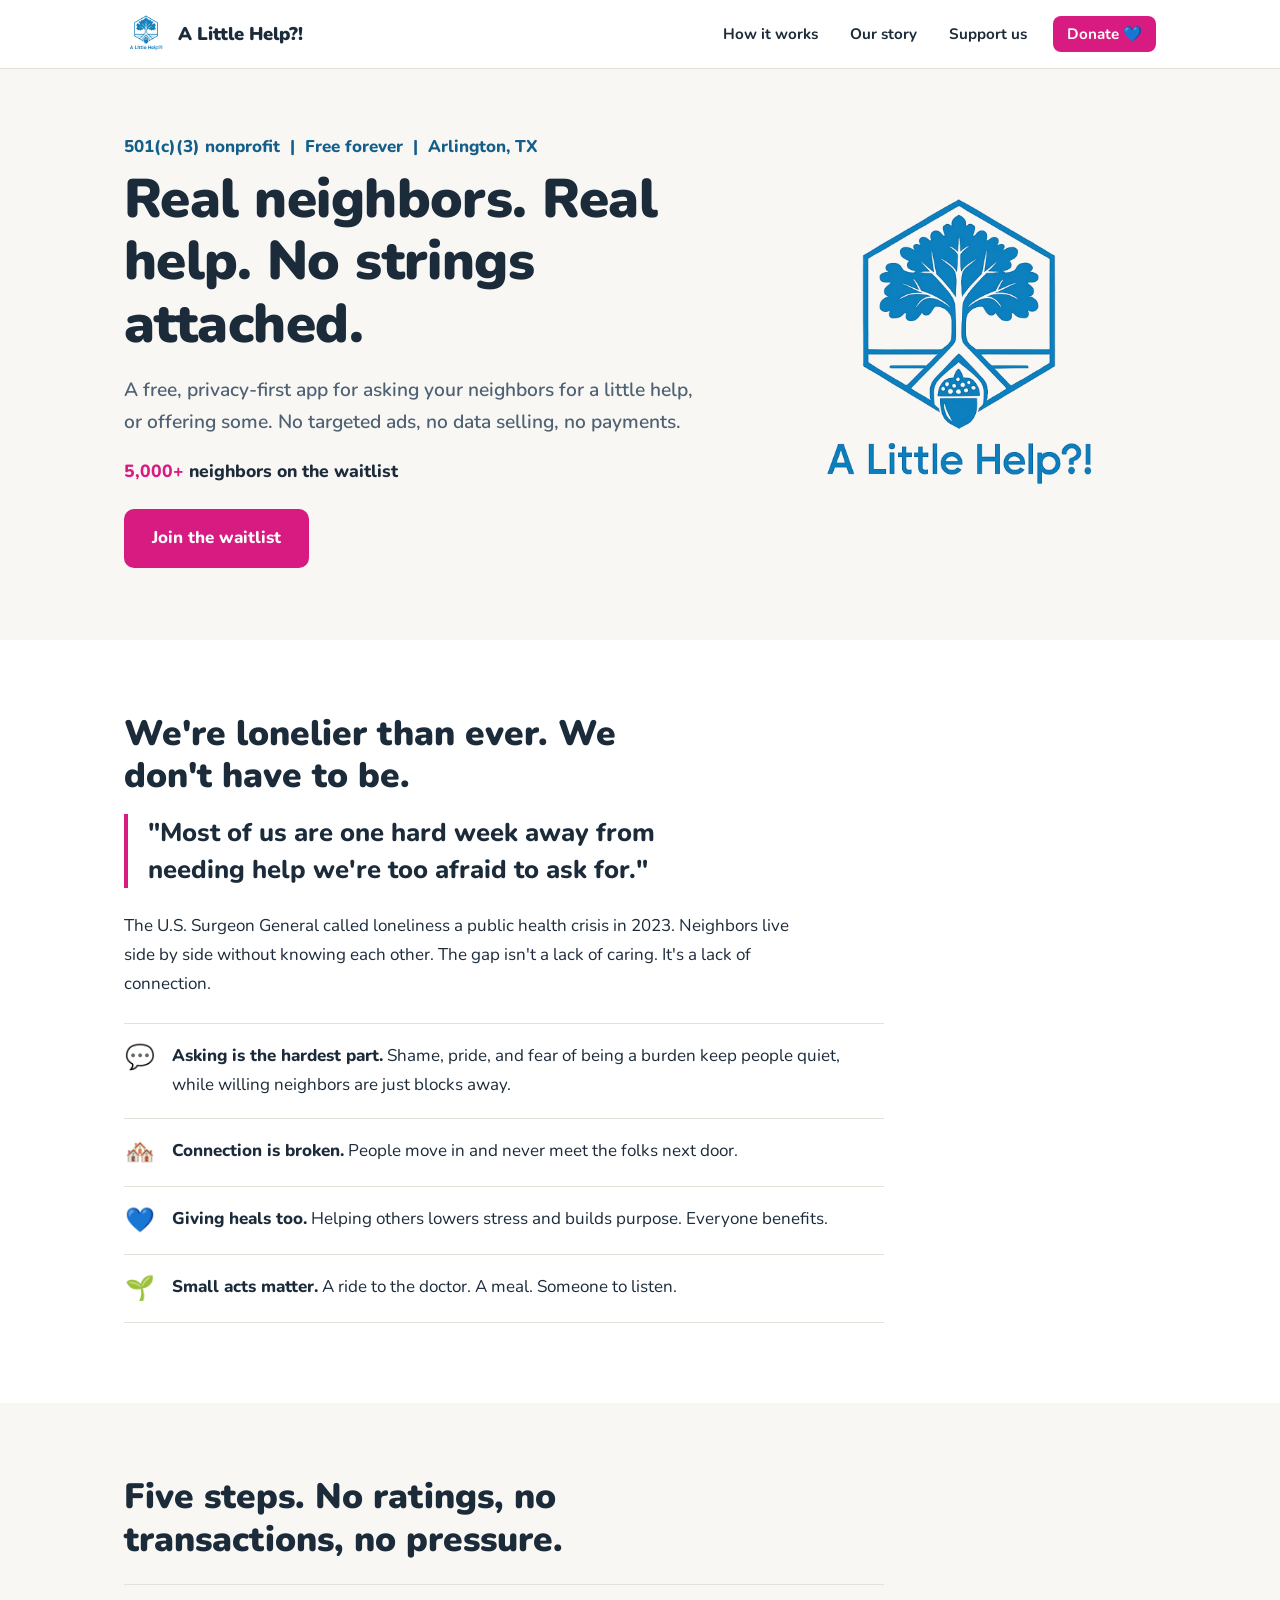
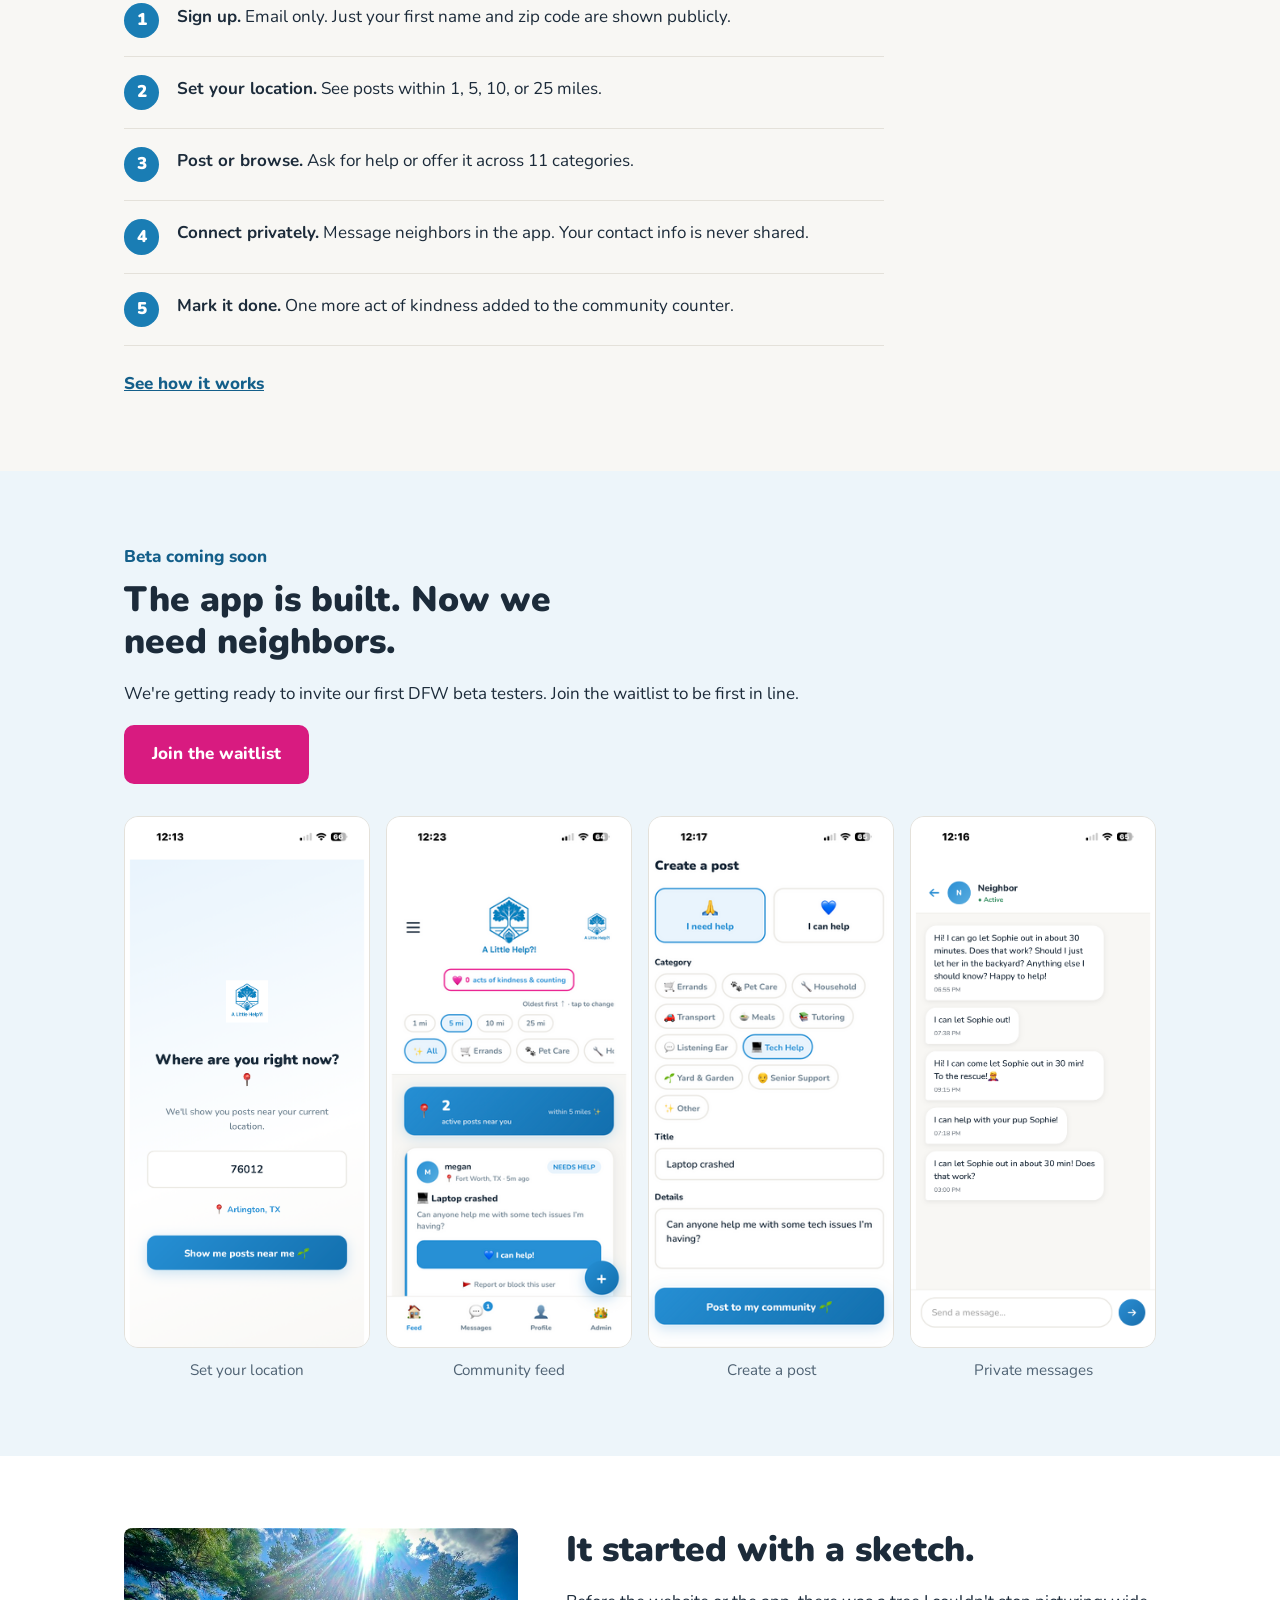
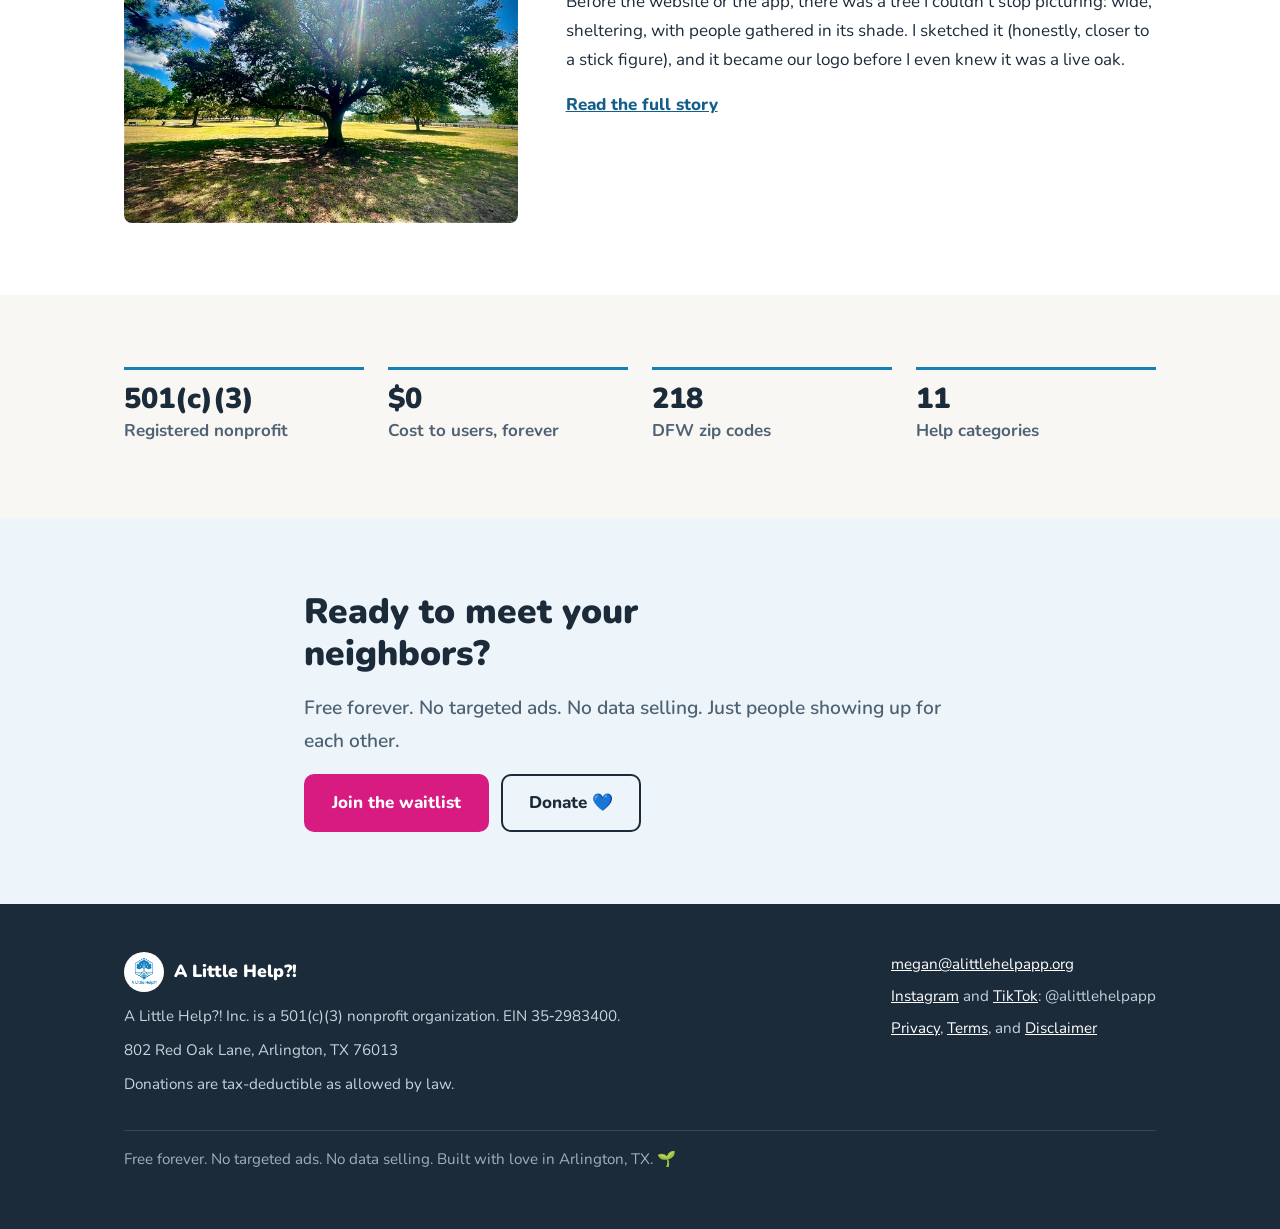
==== commit 228c930f: "Update index.html" ====
--- a/index.html
+++ b/index.html
@@ -138,7 +138,7 @@
       <p class="promise">501(c)(3) nonprofit &nbsp;|&nbsp; Free forever &nbsp;|&nbsp; Arlington, TX</p>
       <h1>Real neighbors. Real help. No strings attached.</h1>
       <p class="lede">A free, privacy-first app for asking your neighbors for a little help, or offering some. No targeted ads, no data selling, no payments.</p>
-      <p class="count"><span>1,500+</span> neighbors on the waitlist</p>
+      <p class="count"><span>5,000+</span> neighbors on the waitlist</p>
       <div class="btns"><a class="btn" href="https://alittlehelp.eo.page">Join the waitlist</a></div>
     </div>
     <img class="hero-logo" src="transparentlogo.png" alt="A Little Help?! live oak logo" width="360" height="360">
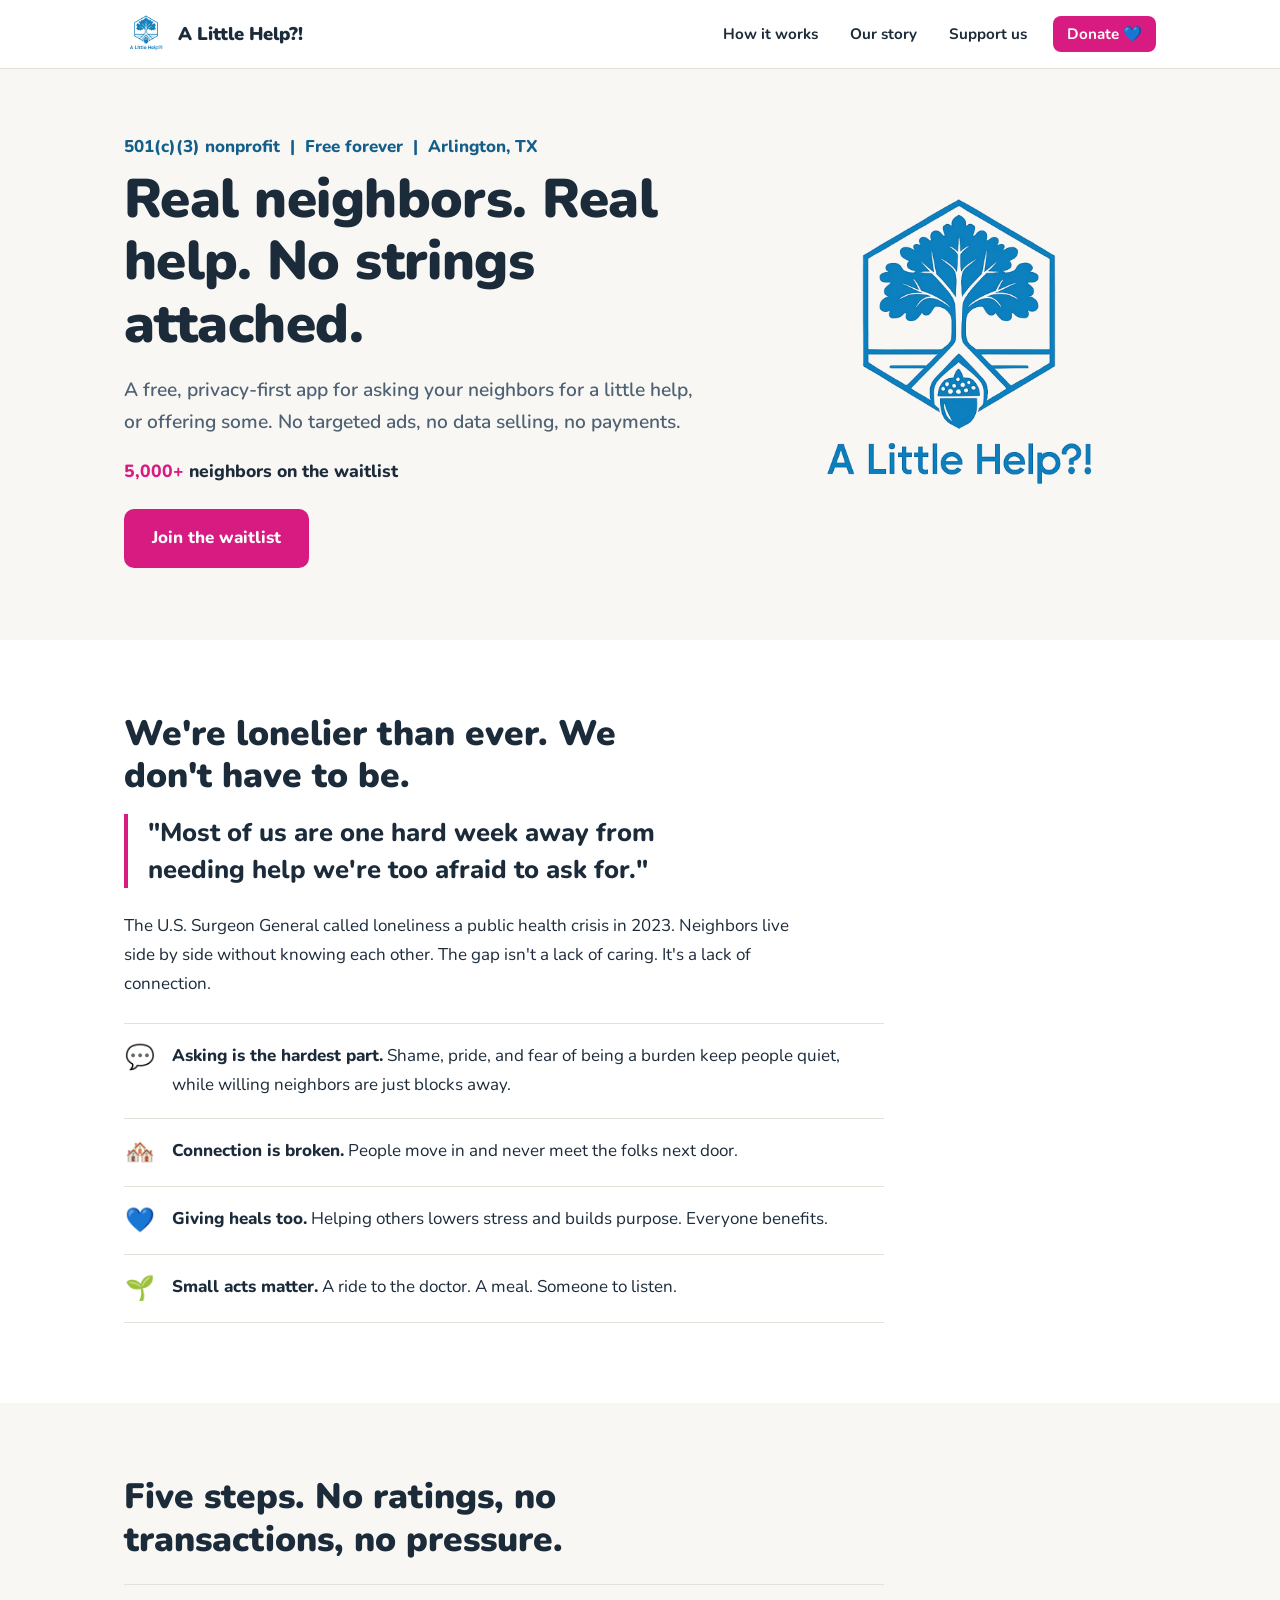
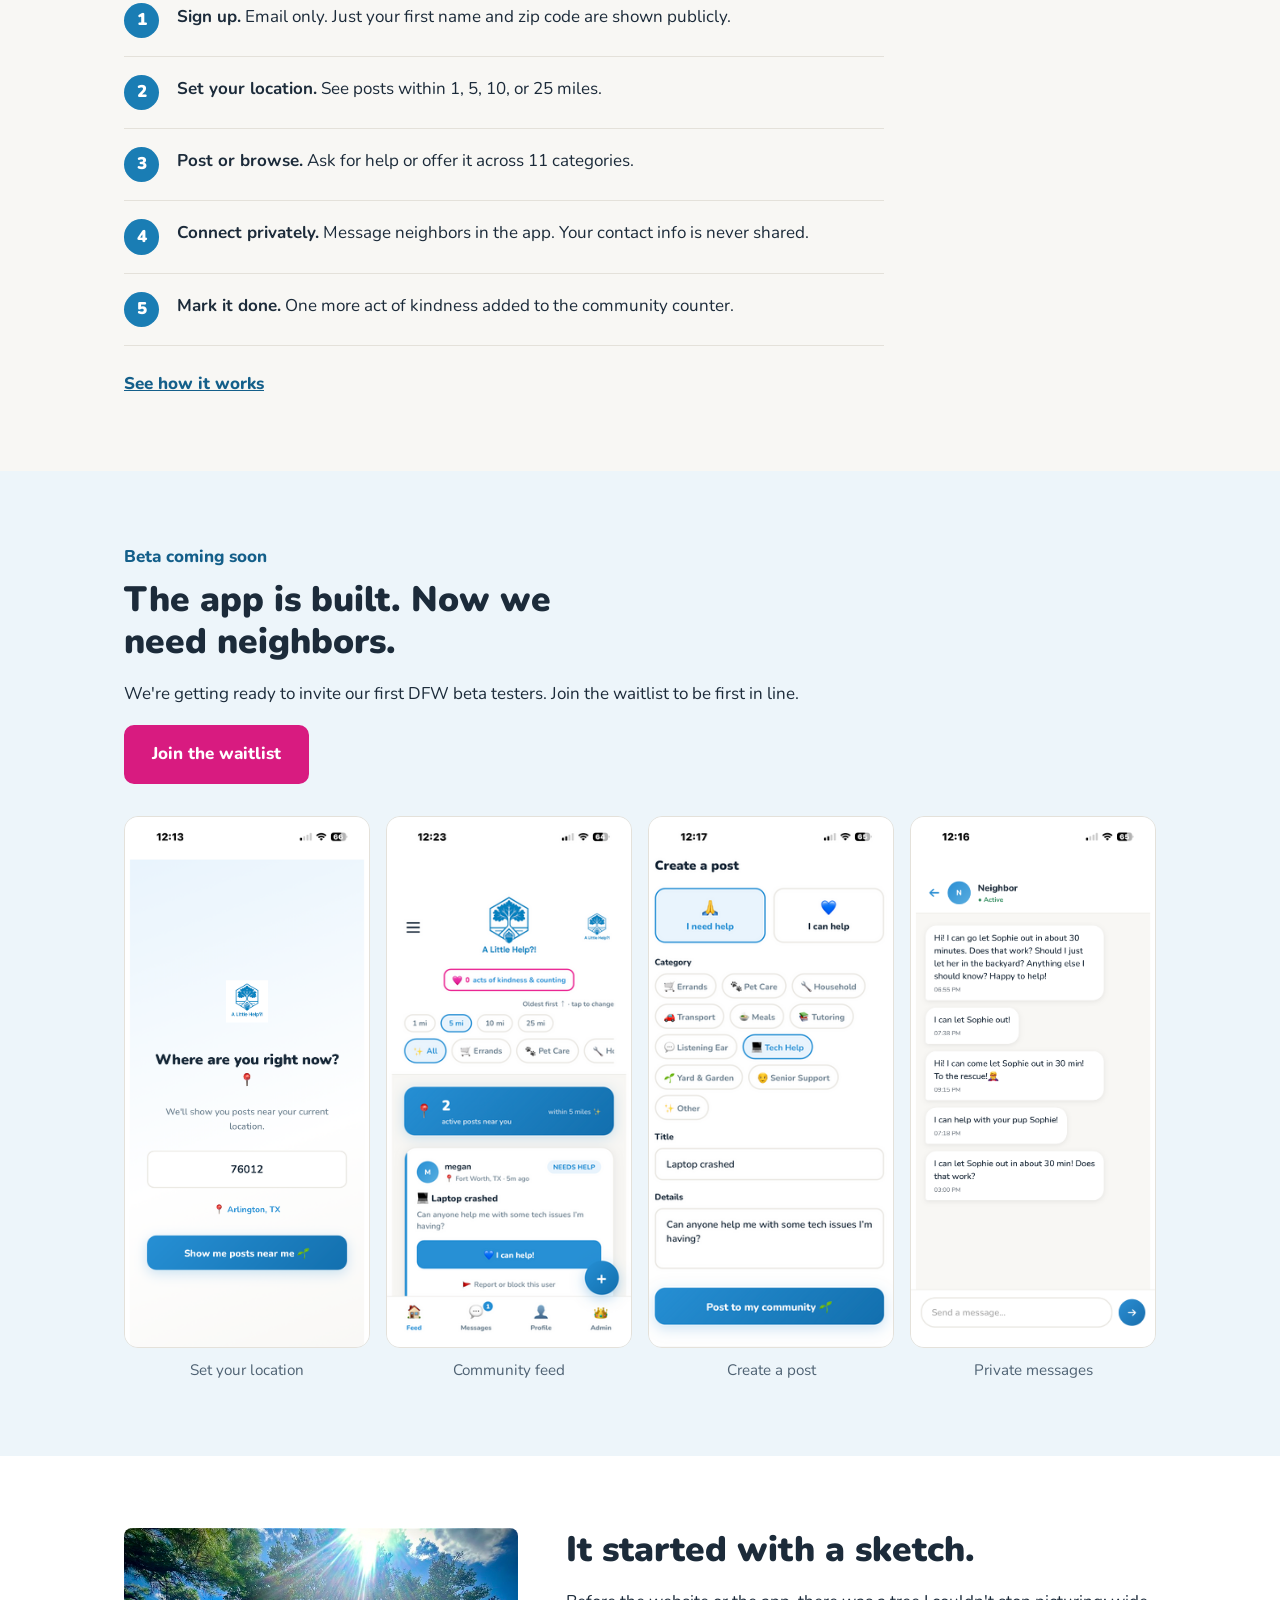
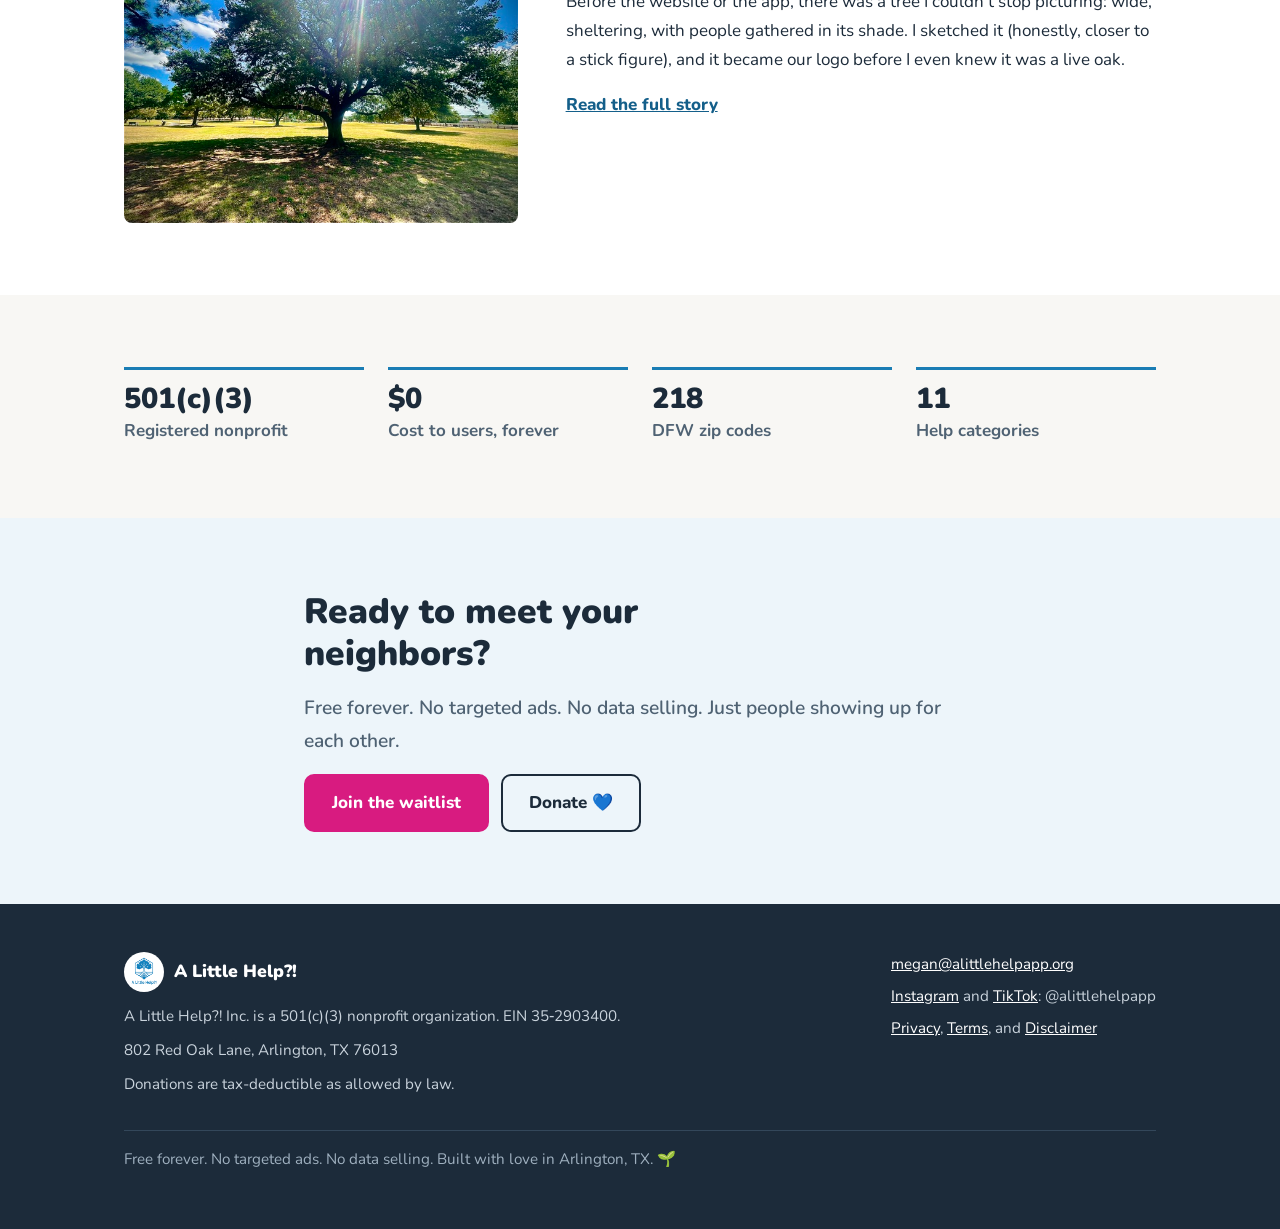
==== commit 01a6ba9c: "Update index.html" ====
--- a/index.html
+++ b/index.html
@@ -226,7 +226,7 @@
   <div class="wrap">
     <div>
       <div class="foot-name"><img src="transparentlogo.png" alt="" width="40" height="40">A Little Help?!</div>
-      <p>A Little Help?! Inc. is a 501(c)(3) nonprofit organization. EIN 35&#8209;2983400.</p>
+      <p>A Little Help?! Inc. is a 501(c)(3) nonprofit organization. EIN 35&#8209;2903400.</p>
       <p>802 Red Oak Lane, Arlington, TX 76013</p>
       <p>Donations are tax-deductible as allowed by law.</p>
     </div>
